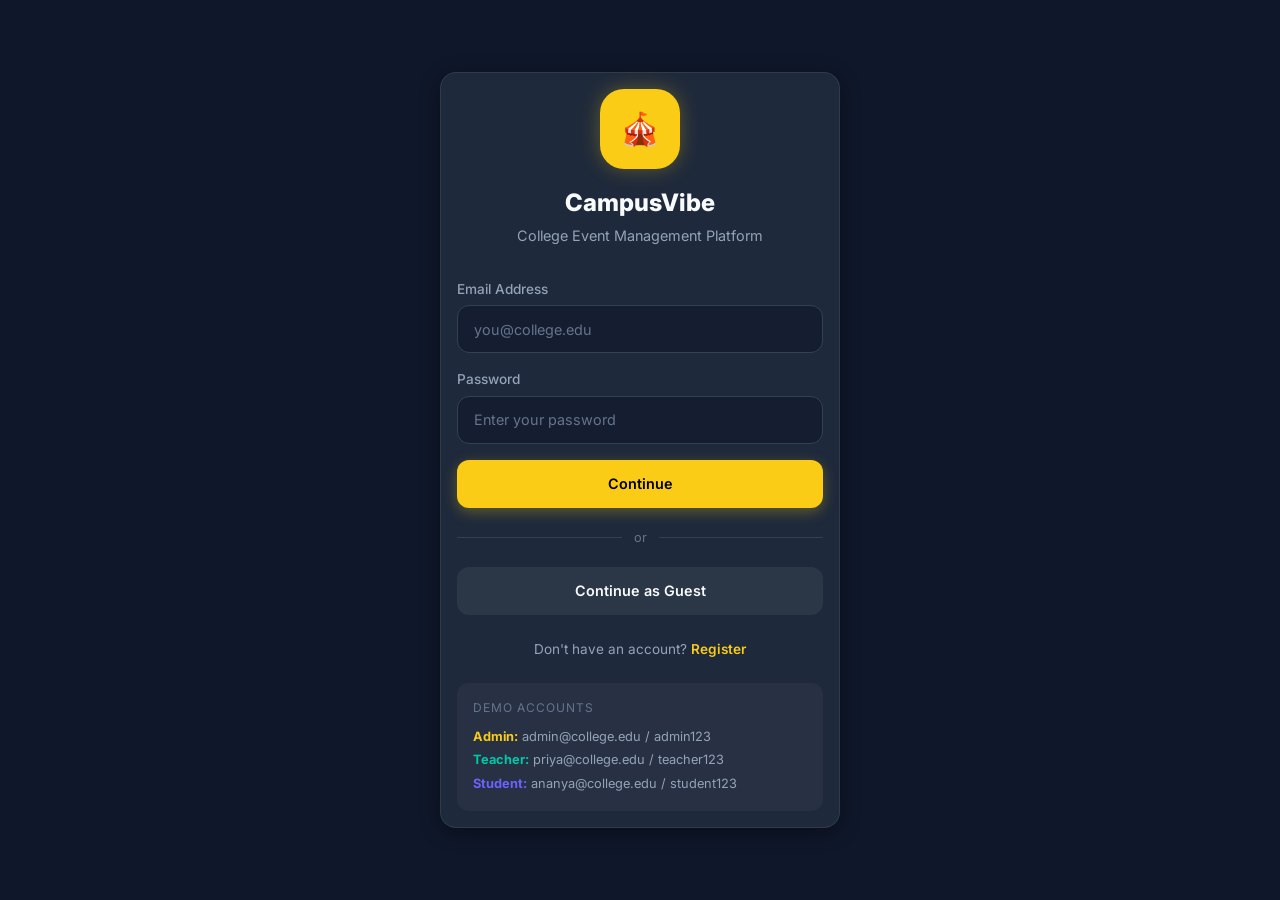
==== admin.html @ ccb21870 "First commit" ====
<!DOCTYPE html>
<html lang="en">
<head>
  <meta charset="UTF-8">
  <meta name="viewport" content="width=device-width, initial-scale=1.0, maximum-scale=1.0, user-scalable=no">
  <title>Admin Dashboard — CampusVibe</title>
  <meta name="description" content="Admin panel for managing events, teachers, and students">
  <link rel="stylesheet" href="styles/main.css">
  <link rel="manifest" href="manifest.json">
  <meta name="theme-color" content="#0a0a1a">
</head>
<body>

  <div class="container page">
    <div class="top-bar">
      <div class="top-bar__greeting">
        <p class="text-sm">Admin Panel</p>
        <h2>🛠 Dashboard</h2>
      </div>
      <div class="top-bar__actions">
        <a href="teacher-management.html" class="btn btn-outline btn-sm">👨‍🏫 Teachers</a>
        <button class="btn btn-outline btn-sm" onclick="openFaqManagement()">❓ FAQ</button>
        <button class="btn btn-outline btn-sm" onclick="openNoticeManagement()">📢 Notices</button>
        <button class="btn btn-primary btn-sm" id="createEventBtn" onclick="openCreateEvent()">+ Event</button>
      </div>
    </div>

    <!-- Immediate Notices -->
    <div id="noticeSection"></div>

    <!-- Stats -->
    <div class="stats-grid" id="statsGrid"></div>

    <!-- Teacher Approval Requests -->
    <div id="approvalSection"></div>

    <!-- Event List -->
    <div class="section-title"><span>All Events</span></div>
    <div class="data-list" id="eventList"></div>
  </div>

  <script src="js/data.js"></script>
  <script src="js/auth.js"></script>
  <script src="js/nav.js"></script>
  <script src="js/admin.js"></script>
</body>
</html>
---- styles/main.css ----
/* ============================================================
   main.css — College Event Management Platform Design System
   Mobile-first • Dark Theme • Yellow Accent • Glassmorphism
   ============================================================ */

/* ---------- Google Fonts ---------- */
@import url('https://fonts.googleapis.com/css2?family=Inter:wght@300;400;500;600;700;800&display=swap');

/* ---------- CSS Variables ---------- */
:root {
  --accent:          #FACC15;
  --accent-dark:     #EAB308;
  --accent-glow:     rgba(250, 204, 21, 0.3);
  --bg-primary:      #0F172A;
  --bg-secondary:    #1E293B;
  --bg-card:         #1E293B;
  --bg-card-hover:   #253449;
  --bg-glass:        rgba(30, 41, 59, 0.8);
  --border-glass:    rgba(255, 255, 255, 0.08);
  --text-primary:    #F8FAFC;
  --text-secondary:  #94A3B8;
  --text-muted:      #64748B;
  --success:         #22C55E;
  --danger:          #EF4444;
  --info:            #6366F1;
  --warning:         #F59E0B;
  --radius-sm:       8px;
  --radius-md:       12px;
  --radius-lg:       16px;
  --radius-xl:       24px;
  --radius-full:     50px;
  --shadow-sm:       0 2px 8px rgba(0,0,0,0.3);
  --shadow-md:       0 4px 20px rgba(0,0,0,0.4);
  --shadow-lg:       0 8px 40px rgba(0,0,0,0.5);
  --shadow-glow:     0 0 20px var(--accent-glow);
  --transition:      all 0.25s cubic-bezier(0.4, 0, 0.2, 1);
  --nav-height:      72px;
  --font:            'Inter', -apple-system, BlinkMacSystemFont, sans-serif;
}

/* ---------- Reset ---------- */
*, *::before, *::after { box-sizing: border-box; margin: 0; padding: 0; }

html {
  font-size: 16px;
  scroll-behavior: smooth;
  -webkit-tap-highlight-color: transparent;
}

body {
  font-family: var(--font);
  background: var(--bg-primary);
  color: var(--text-primary);
  min-height: 100vh;
  padding-bottom: calc(var(--nav-height) + 24px);
  line-height: 1.5;
  -webkit-font-smoothing: antialiased;
  -moz-osx-font-smoothing: grayscale;
  overflow-x: hidden;
}

body.no-navbar { padding-bottom: 0; }

a { color: var(--accent); text-decoration: none; transition: var(--transition); }
a:hover { opacity: 0.85; }

img { max-width: 100%; height: auto; display: block; }
ul { list-style: none; }

/* ---------- Scrollbar ---------- */
::-webkit-scrollbar { width: 4px; height: 4px; }
::-webkit-scrollbar-track { background: transparent; }
::-webkit-scrollbar-thumb { background: var(--accent); border-radius: 4px; }

/* ---------- Layout ---------- */
.container { width: 100%; max-width: 480px; margin: 0 auto; padding: 0 16px; }
.page { padding: 12px 0; animation: fadeInUp 0.35s ease; }

/* ---------- Glassmorphism Card ---------- */
.glass-card {
  background: var(--bg-card);
  backdrop-filter: blur(16px);
  -webkit-backdrop-filter: blur(16px);
  border: 1px solid var(--border-glass);
  border-radius: var(--radius-lg);
  padding: 16px;
  box-shadow: var(--shadow-md);
  transition: var(--transition);
}
.glass-card:hover { background: var(--bg-card-hover); box-shadow: var(--shadow-lg); }

/* ---------- Typography ---------- */
.section-title {
  font-size: 1.1rem;
  font-weight: 700;
  margin-bottom: 12px;
  display: flex;
  align-items: center;
  justify-content: space-between;
}
.section-title .see-all { font-size: 0.8rem; font-weight: 500; color: var(--accent); }

h1 { font-size: 1.5rem; font-weight: 800; }
h2 { font-size: 1.25rem; font-weight: 700; }
h3 { font-size: 1.1rem; font-weight: 600; }
.text-accent { color: var(--accent); }
.text-muted  { color: var(--text-secondary); }
.text-sm     { font-size: 0.85rem; }
.text-xs     { font-size: 0.75rem; }

/* ---------- Buttons ---------- */
.btn {
  display: inline-flex;
  align-items: center;
  justify-content: center;
  gap: 8px;
  height: 48px;
  padding: 0 24px;
  border: none;
  border-radius: var(--radius-md);
  font-family: var(--font);
  font-size: 0.9rem;
  font-weight: 600;
  cursor: pointer;
  transition: var(--transition);
  text-align: center;
  line-height: 1;
  white-space: nowrap;
}
.btn:active { transform: scale(0.98); }

.btn-primary {
  background: var(--accent);
  color: #000;
  box-shadow: 0 4px 14px rgba(250, 204, 21, 0.3);
}
.btn-primary:hover { background: var(--accent-dark); box-shadow: 0 6px 20px rgba(250, 204, 21, 0.4); }

.btn-outline {
  background: transparent;
  color: var(--text-primary);
  border: 1px solid #334155;
}
.btn-outline:hover { background: rgba(255,255,255,0.06); border-color: #475569; }

.btn-ghost {
  background: rgba(255,255,255,0.06);
  color: var(--text-primary);
}
.btn-ghost:hover { background: rgba(255,255,255,0.1); }

.btn-danger {
  background: var(--danger);
  color: #fff;
}

.btn-success {
  background: var(--success);
  color: #000;
}

.btn-sm { height: 36px; padding: 0 14px; font-size: 0.8rem; border-radius: var(--radius-sm); }
.btn-block { width: 100%; }
.btn-icon {
  width: 44px; height: 44px; padding: 0; border-radius: var(--radius-md);
  display: inline-flex; align-items: center; justify-content: center;
}

/* ---------- Inputs ---------- */
.form-group { margin-bottom: 16px; }
.form-group label {
  display: block;
  font-size: 0.85rem;
  font-weight: 500;
  color: var(--text-secondary);
  margin-bottom: 6px;
}
.form-input, .form-select, .form-textarea {
  width: 100%;
  height: 48px;
  padding: 0 16px;
  background: rgba(15, 23, 42, 0.6);
  border: 1px solid #334155;
  border-radius: var(--radius-md);
  color: var(--text-primary);
  font-family: var(--font);
  font-size: 0.9rem;
  transition: var(--transition);
  outline: none;
}
.form-input::placeholder { color: var(--text-muted); }
.form-input:focus, .form-select:focus, .form-textarea:focus {
  border-color: var(--accent);
  box-shadow: 0 0 0 3px rgba(250, 204, 21, 0.15);
}
.form-select { appearance: none; cursor: pointer; }
.form-textarea { resize: vertical; min-height: 80px; height: auto; padding: 14px 16px; }

/* ---------- Badges ---------- */
.badge {
  display: inline-flex;
  align-items: center;
  padding: 4px 10px;
  border-radius: var(--radius-full);
  font-size: 0.7rem;
  font-weight: 600;
  text-transform: uppercase;
  letter-spacing: 0.5px;
}
.badge--upcoming { background: rgba(108, 99, 255, 0.2); color: #a29bfe; }
.badge--completed { background: rgba(0, 201, 167, 0.2); color: #00C9A7; }
.badge--live { background: rgba(255, 71, 87, 0.2); color: #FF4757; }
.badge--admin { background: rgba(255, 212, 0, 0.2); color: var(--accent); }
.badge--teacher { background: rgba(0, 201, 167, 0.2); color: #00C9A7; }
.badge--student { background: rgba(108, 99, 255, 0.2); color: #6C63FF; }
.badge--category {
  background: rgba(255,255,255,0.08);
  color: var(--text-secondary);
  cursor: pointer;
  transition: var(--transition);
}
.badge--category.active,
.badge--category:hover {
  background: var(--accent);
  color: #000;
}

/* ---------- Top Bar ---------- */
.top-bar {
  display: flex;
  align-items: center;
  justify-content: space-between;
  padding: 16px 0;
}
.top-bar__greeting .text-sm { color: var(--text-secondary); }
.top-bar__greeting h2 { font-size: 1.2rem; margin-top: 2px; }
.top-bar__actions { display: flex; gap: 8px; }

/* ---------- Event Card ---------- */
.event-card {
  background: var(--bg-card);
  border: 1px solid var(--border-glass);
  border-radius: var(--radius-lg);
  overflow: hidden;
  box-shadow: var(--shadow-sm);
  transition: var(--transition);
  cursor: pointer;
}
.event-card:hover { transform: translateY(-3px); box-shadow: var(--shadow-md); }
.event-card__image {
  width: 100%;
  height: 160px;
  object-fit: cover;
  background: linear-gradient(135deg, #1E293B, #0F172A);
}
.event-card__body { padding: 16px; }
.event-card__title {
  font-size: 0.95rem;
  font-weight: 600;
  margin-bottom: 8px;
  display: -webkit-box;
  -webkit-line-clamp: 2;
  line-clamp: 2;
  -webkit-box-orient: vertical;
  overflow: hidden;
}
.event-card__meta {
  display: flex;
  flex-direction: column;
  gap: 6px;
  font-size: 0.8rem;
  color: var(--text-secondary);
}
.event-card__meta span { display: flex; align-items: center; gap: 8px; }
.event-card__footer {
  display: flex;
  justify-content: space-between;
  align-items: center;
  margin-top: 12px;
}

/* Horizontal scroll card (smaller) */
.event-card--horizontal {
  min-width: 260px;
  flex-shrink: 0;
}
.event-card--horizontal .event-card__image { height: 120px; }

/* ---------- Swiper / Slider ---------- */
.swiper { width: 100%; border-radius: var(--radius-lg); overflow: hidden; }
.swiper-slide { border-radius: var(--radius-lg); overflow: hidden; }
.swiper-pagination-bullet { background: rgba(255,255,255,0.4); opacity: 1; }
.swiper-pagination-bullet-active { background: var(--accent); width: 20px; border-radius: 10px; }

.slider-card {
  position: relative;
  height: 200px;
  border-radius: var(--radius-lg);
  overflow: hidden;
}
.slider-card__img {
  width: 100%;
  height: 100%;
  object-fit: cover;
}
.slider-card__overlay {
  position: absolute;
  bottom: 0;
  left: 0;
  right: 0;
  padding: 16px;
  background: linear-gradient(transparent, rgba(0,0,0,0.85));
}
.slider-card__overlay h3 { font-size: 1rem; margin-bottom: 4px; }
.slider-card__overlay p  { font-size: 0.8rem; color: var(--text-secondary); }

/* ---------- Horizontal Scroll Container ---------- */
.scroll-row {
  display: flex;
  gap: 12px;
  overflow-x: auto;
  padding-bottom: 8px;
  scroll-snap-type: x mandatory;
}
.scroll-row > * { scroll-snap-align: start; }
.scroll-row::-webkit-scrollbar { display: none; }

/* ---------- Category Pills ---------- */
.category-pills {
  display: flex;
  gap: 8px;
  overflow-x: auto;
  padding: 8px 0;
}
.category-pills::-webkit-scrollbar { display: none; }

/* ---------- Bottom Navigation ---------- */
.bottom-nav {
  position: fixed;
  bottom: 0;
  left: 50%;
  transform: translateX(-50%);
  width: 100%;
  max-width: 480px;
  display: flex;
  justify-content: space-around;
  align-items: center;
  padding: 10px 0 env(safe-area-inset-bottom, 8px);
  background: rgba(15, 23, 42, 0.92);
  backdrop-filter: blur(24px);
  -webkit-backdrop-filter: blur(24px);
  border-top: 1px solid rgba(255,255,255,0.06);
  border-radius: 20px 20px 0 0;
  box-shadow: 0 -4px 24px rgba(0,0,0,0.4);
  z-index: 1000;
}
.bottom-nav__item {
  display: flex;
  flex-direction: column;
  align-items: center;
  gap: 3px;
  color: var(--text-muted);
  font-size: 0.6rem;
  font-weight: 500;
  transition: var(--transition);
  padding: 4px 10px;
  position: relative;
}
.bottom-nav__item svg { width: 22px; height: 22px; }
.bottom-nav__item.active,
.bottom-nav__item:hover {
  color: var(--accent);
}
.bottom-nav__item.active::after {
  content: '';
  position: absolute;
  top: -10px;
  width: 20px;
  height: 3px;
  background: var(--accent);
  border-radius: 0 0 3px 3px;
}
.bottom-nav__item.active svg { filter: drop-shadow(0 0 6px var(--accent-glow)); }

/* ---------- Login Page ---------- */
.login-page {
  min-height: 100vh;
  display: flex;
  flex-direction: column;
  justify-content: center;
  align-items: center;
  padding: 24px;
}
.login-card {
  width: 100%;
  max-width: 400px;
  text-align: center;
}
.login-card__logo {
  width: 80px;
  height: 80px;
  margin: 0 auto 16px;
  background: var(--accent);
  border-radius: var(--radius-xl);
  display: flex;
  align-items: center;
  justify-content: center;
  font-size: 2rem;
  box-shadow: var(--shadow-glow);
}
.login-card h1 { margin-bottom: 4px; }
.login-card .subtitle { color: var(--text-secondary); font-size: 0.9rem; margin-bottom: 32px; }
.login-card .form-group { text-align: left; }
.login-card__divider {
  display: flex;
  align-items: center;
  gap: 12px;
  margin: 20px 0;
  color: var(--text-muted);
  font-size: 0.8rem;
}
.login-card__divider::before,
.login-card__divider::after {
  content: '';
  flex: 1;
  height: 1px;
  background: rgba(255,255,255,0.1);
}
.login-card__footer { margin-top: 24px; font-size: 0.85rem; color: var(--text-secondary); }
.login-card__footer a { font-weight: 600; }
.login-card__error {
  background: rgba(255,71,87,0.1);
  border: 1px solid rgba(255,71,87,0.3);
  color: var(--danger);
  padding: 10px;
  border-radius: var(--radius-md);
  font-size: 0.85rem;
  margin-bottom: 16px;
  display: none;
}

/* ---------- Profile Page ---------- */
.profile-header {
  text-align: center;
  padding: 24px 0;
}
.profile-avatar {
  width: 100px;
  height: 100px;
  border-radius: 50%;
  margin: 0 auto 16px;
  background: linear-gradient(135deg, var(--accent), #FF6B35);
  display: flex;
  align-items: center;
  justify-content: center;
  font-size: 2.5rem;
  font-weight: 700;
  color: #000;
  box-shadow: 0 0 30px var(--accent-glow);
}
.profile-name { font-size: 1.3rem; font-weight: 700; margin-bottom: 4px; }
.profile-email { color: var(--text-secondary); font-size: 0.9rem; }
.profile-actions {
  display: flex;
  flex-direction: column;
  gap: 10px;
  margin-top: 20px;
}
.profile-action {
  display: flex;
  align-items: center;
  gap: 14px;
  padding: 16px;
  background: var(--bg-glass);
  border: 1px solid var(--border-glass);
  border-radius: var(--radius-lg);
  cursor: pointer;
  transition: var(--transition);
}
.profile-action:hover { background: var(--bg-card-hover); }
.profile-action__icon {
  width: 44px;
  height: 44px;
  border-radius: var(--radius-md);
  display: flex;
  align-items: center;
  justify-content: center;
  font-size: 1.2rem;
}
.profile-action__text { flex: 1; }
.profile-action__text h4 { font-size: 0.95rem; font-weight: 600; }
.profile-action__text p { font-size: 0.8rem; color: var(--text-secondary); }
.profile-action__arrow { color: var(--text-muted); font-size: 1.2rem; }

/* ---------- Venue Cards ---------- */
.venue-grid {
  display: grid;
  grid-template-columns: repeat(2, 1fr);
  gap: 12px;
}
.venue-card {
  background: var(--bg-card);
  border: 1px solid var(--border-glass);
  border-radius: var(--radius-lg);
  padding: 20px;
  text-align: center;
  box-shadow: var(--shadow-sm);
  transition: var(--transition);
}
.venue-card:hover { background: var(--bg-card-hover); transform: translateY(-3px); box-shadow: var(--shadow-md); }
.venue-card__icon { font-size: 2.8rem; margin-bottom: 12px; }
.venue-card__name { font-size: 0.95rem; font-weight: 600; margin-bottom: 6px; }
.venue-card__building { font-size: 0.78rem; color: var(--text-secondary); margin-bottom: 12px; }
.venue-card__capacity { font-size: 0.72rem; color: var(--text-muted); margin-bottom: 12px; }

/* ---------- FAQ Accordion ---------- */
.accordion { display: flex; flex-direction: column; gap: 8px; }
.accordion-item {
  background: var(--bg-glass);
  border: 1px solid var(--border-glass);
  border-radius: var(--radius-md);
  overflow: hidden;
}
.accordion-header {
  display: flex;
  align-items: center;
  justify-content: space-between;
  padding: 16px;
  cursor: pointer;
  transition: var(--transition);
  font-weight: 600;
  font-size: 0.95rem;
}
.accordion-header:hover { background: var(--bg-card-hover); }
.accordion-header .icon { transition: transform 0.3s; color: var(--accent); }
.accordion-item.active .accordion-header .icon { transform: rotate(45deg); }
.accordion-body {
  max-height: 0;
  overflow: hidden;
  transition: max-height 0.4s ease;
}
.accordion-body__inner { padding: 0 16px 16px; color: var(--text-secondary); font-size: 0.9rem; line-height: 1.7; }

/* ---------- Social Icons ---------- */
.social-icons {
  display: flex;
  justify-content: center;
  gap: 16px;
  margin-top: 16px;
}
.social-icon {
  width: 44px; height: 44px;
  border-radius: 50%;
  display: flex; align-items: center; justify-content: center;
  background: rgba(255,255,255,0.08);
  color: var(--text-primary);
  font-size: 1.2rem;
  transition: var(--transition);
}
.social-icon:hover { background: var(--accent); color: #000; }

/* ---------- Dashboard Stats ---------- */
.stats-grid {
  display: grid;
  grid-template-columns: repeat(2, 1fr);
  gap: 12px;
  margin-bottom: 20px;
}
.stat-card {
  background: var(--bg-card);
  border: 1px solid var(--border-glass);
  border-radius: var(--radius-lg);
  padding: 16px;
  text-align: center;
  box-shadow: var(--shadow-sm);
}
.stat-card__value {
  font-size: 1.8rem;
  font-weight: 800;
  color: var(--accent);
  line-height: 1;
}
.stat-card__label {
  font-size: 0.75rem;
  color: var(--text-secondary);
  margin-top: 6px;
  text-transform: uppercase;
  letter-spacing: 0.5px;
}

/* ---------- Data Table ---------- */
.data-list { display: flex; flex-direction: column; gap: 10px; }
.data-item {
  background: var(--bg-card);
  border: 1px solid var(--border-glass);
  border-radius: var(--radius-lg);
  padding: 16px;
  box-shadow: var(--shadow-sm);
  transition: var(--transition);
}
.data-item:hover { background: var(--bg-card-hover); }
.data-item__header {
  display: flex;
  justify-content: space-between;
  align-items: flex-start;
  margin-bottom: 8px;
}
.data-item__title { font-weight: 600; font-size: 0.95rem; flex: 1; }
.data-item__actions { display: flex; gap: 6px; }
.data-item__meta { font-size: 0.8rem; color: var(--text-secondary); margin-top: 4px; }

/* ---------- Student List Inside Event ---------- */
.student-list { margin-top: 10px; }
.student-chip {
  display: inline-flex;
  align-items: center;
  gap: 6px;
  padding: 6px 12px;
  background: rgba(108,99,255,0.15);
  border-radius: var(--radius-full);
  font-size: 0.8rem;
  margin: 4px 4px 4px 0;
}
.student-chip .remove-btn {
  background: none; border: none; color: var(--danger);
  cursor: pointer; font-size: 1rem; line-height: 1;
  padding: 0 2px;
}

/* ---------- Event Detail Page ---------- */
.event-detail__hero {
  position: relative;
  height: 240px;
  border-radius: 0 0 var(--radius-xl) var(--radius-xl);
  overflow: hidden;
}
.event-detail__hero img {
  width: 100%;
  height: 100%;
  object-fit: cover;
}
.event-detail__hero-overlay {
  position: absolute;
  inset: 0;
  background: linear-gradient(transparent 40%, rgba(10,10,26,0.95));
}
.event-detail__back {
  position: absolute;
  top: 16px;
  left: 16px;
  z-index: 2;
}
.event-detail__content { padding: 20px 16px; margin-top: -40px; position: relative; z-index: 2; }
.event-detail__title { font-size: 1.3rem; font-weight: 700; margin-bottom: 12px; }
.event-detail__info {
  display: flex;
  flex-direction: column;
  gap: 8px;
  margin-bottom: 20px;
}
.event-detail__info-item {
  display: flex;
  align-items: center;
  gap: 10px;
  font-size: 0.9rem;
  color: var(--text-secondary);
}
.event-detail__info-item svg { width: 18px; height: 18px; color: var(--accent); flex-shrink: 0; }
.event-detail__description {
  font-size: 0.9rem;
  color: var(--text-secondary);
  line-height: 1.7;
  margin-bottom: 24px;
}
.event-detail__speaker {
  display: flex;
  align-items: center;
  gap: 14px;
  padding: 16px;
  background: var(--bg-glass);
  border: 1px solid var(--border-glass);
  border-radius: var(--radius-lg);
  margin-bottom: 24px;
}
.event-detail__speaker-avatar {
  width: 56px;
  height: 56px;
  border-radius: 50%;
  background: linear-gradient(135deg, var(--info), #a29bfe);
  display: flex;
  align-items: center;
  justify-content: center;
  font-size: 1.5rem;
  font-weight: 700;
  color: #fff;
  flex-shrink: 0;
}
.event-detail__speaker-info h4 { font-size: 0.95rem; }
.event-detail__speaker-info p { font-size: 0.8rem; color: var(--text-secondary); }
.event-detail__actions { display: flex; gap: 10px; }

/* ---------- Search Bar ---------- */
.search-bar {
  position: relative;
  margin-bottom: 16px;
}
.search-bar input { padding-left: 44px; }
.search-bar svg {
  position: absolute;
  left: 14px;
  top: 50%;
  transform: translateY(-50%);
  width: 18px;
  height: 18px;
  color: var(--text-muted);
}

/* ---------- Tabs ---------- */
.tabs {
  display: flex;
  gap: 0;
  margin-bottom: 16px;
  background: rgba(255,255,255,0.04);
  border-radius: var(--radius-full);
  padding: 4px;
}
.tab {
  flex: 1;
  padding: 10px;
  text-align: center;
  border-radius: var(--radius-full);
  font-size: 0.85rem;
  font-weight: 600;
  color: var(--text-secondary);
  cursor: pointer;
  transition: var(--transition);
  border: none;
  background: none;
  font-family: var(--font);
}
.tab.active { background: var(--accent); color: #000; }
.tab:hover:not(.active) { color: var(--text-primary); }

/* ---------- Empty State ---------- */
.empty-state {
  text-align: center;
  padding: 40px 20px;
  color: var(--text-muted);
}
.empty-state__icon { font-size: 3rem; margin-bottom: 12px; }
.empty-state__text { font-size: 0.95rem; }

/* ---------- Toast ---------- */
.toast {
  position: fixed;
  top: 20px;
  left: 50%;
  transform: translateX(-50%) translateY(-100px);
  padding: 14px 24px;
  border-radius: var(--radius-full);
  font-size: 0.9rem;
  font-weight: 500;
  z-index: 9999;
  display: flex;
  align-items: center;
  gap: 12px;
  transition: transform 0.3s ease;
  max-width: 90%;
}
.toast.show { transform: translateX(-50%) translateY(0); }
.toast--success { background: var(--success); color: #000; }
.toast--error   { background: var(--danger); color: #fff; }
.toast--info    { background: var(--info); color: #fff; }
.toast__close {
  background: none; border: none; color: inherit;
  font-size: 1.2rem; cursor: pointer; padding: 0;
  line-height: 1;
}

/* ---------- Modal ---------- */
.modal-overlay {
  position: fixed;
  inset: 0;
  background: rgba(0,0,0,0.6);
  backdrop-filter: blur(4px);
  display: flex;
  align-items: flex-end;
  justify-content: center;
  z-index: 2000;
  opacity: 0;
  transition: opacity 0.3s;
}
.modal-overlay.show { opacity: 1; }
.modal {
  width: 100%;
  max-width: 480px;
  max-height: 85vh;
  background: var(--bg-primary);
  border: 1px solid var(--border-glass);
  border-radius: var(--radius-xl) var(--radius-xl) 0 0;
  overflow-y: auto;
  transform: translateY(100%);
  transition: transform 0.35s cubic-bezier(0.32, 0.72, 0, 1);
}
.modal-overlay.show .modal { transform: translateY(0); }
.modal__header {
  display: flex;
  justify-content: space-between;
  align-items: center;
  padding: 20px;
  border-bottom: 1px solid rgba(255,255,255,0.06);
  position: sticky;
  top: 0;
  background: var(--bg-primary);
  z-index: 1;
}
.modal__close {
  background: rgba(255,255,255,0.06); border: none; color: var(--text-secondary);
  width: 36px; height: 36px; border-radius: var(--radius-sm);
  font-size: 1.3rem; cursor: pointer; display: flex; align-items: center; justify-content: center;
  transition: var(--transition);
}
.modal__close:hover { background: rgba(255,255,255,0.1); }
.modal__body { padding: 20px; }
.modal__footer { padding: 16px 20px; border-top: 1px solid rgba(255,255,255,0.06); }

/* ---------- Animations ---------- */
@keyframes fadeInUp {
  from { opacity: 0; transform: translateY(20px); }
  to   { opacity: 1; transform: translateY(0); }
}
@keyframes fadeIn {
  from { opacity: 0; }
  to   { opacity: 1; }
}
@keyframes slideUp {
  from { transform: translateY(100%); }
  to   { transform: translateY(0); }
}
@keyframes pulse {
  0%, 100% { transform: scale(1); }
  50%      { transform: scale(1.05); }
}
@keyframes shimmer {
  0%   { background-position: -200px 0; }
  100% { background-position: calc(200px + 100%) 0; }
}

.animate-fadeIn   { animation: fadeIn 0.4s ease; }
.animate-fadeInUp { animation: fadeInUp 0.4s ease; }
.animate-pulse    { animation: pulse 2s infinite; }

/* Staggered animation for lists */
.stagger > *:nth-child(1) { animation-delay: 0.05s; }
.stagger > *:nth-child(2) { animation-delay: 0.1s; }
.stagger > *:nth-child(3) { animation-delay: 0.15s; }
.stagger > *:nth-child(4) { animation-delay: 0.2s; }
.stagger > *:nth-child(5) { animation-delay: 0.25s; }
.stagger > *:nth-child(6) { animation-delay: 0.3s; }

/* ---------- Utility ---------- */
.mt-8  { margin-top: 8px; }
.mt-12 { margin-top: 12px; }
.mt-16 { margin-top: 16px; }
.mt-20 { margin-top: 20px; }
.mt-24 { margin-top: 24px; }
.mb-8  { margin-bottom: 8px; }
.mb-12 { margin-bottom: 12px; }
.mb-16 { margin-bottom: 16px; }
.mb-20 { margin-bottom: 20px; }
.flex { display: flex; }
.flex-col { flex-direction: column; }
.items-center { align-items: center; }
.justify-between { justify-content: space-between; }
.gap-8 { gap: 8px; }
.gap-12 { gap: 12px; }
.gap-16 { gap: 16px; }
.hidden { display: none !important; }

/* ---------- Image placeholder ---------- */
.img-placeholder {
  width: 100%;
  height: 100%;
  background: linear-gradient(135deg, #1E293B 0%, #0F172A 50%, #1E293B 100%);
  display: flex;
  align-items: center;
  justify-content: center;
  color: var(--text-muted);
  font-size: 2rem;
}

/* ---------- Loading Skeleton ---------- */
.skeleton {
  background: linear-gradient(90deg, #1E293B 25%, #2D3B50 50%, #1E293B 75%);
  background-size: 200% 100%;
  animation: shimmer 1.5s infinite;
  border-radius: var(--radius-md);
}
.skeleton--text { height: 14px; margin-bottom: 8px; width: 80%; }
.skeleton--title { height: 20px; margin-bottom: 12px; width: 60%; }
.skeleton--img { width: 100%; height: 160px; border-radius: var(--radius-lg); }
.skeleton--card { width: 100%; height: 200px; border-radius: var(--radius-lg); }

/* ---------- Registration Tabs ---------- */
.register-card { max-width: 440px; }
.register-tabs {
  display: flex;
  gap: 0;
  margin-bottom: 24px;
  background: rgba(255,255,255,0.04);
  border-radius: var(--radius-full);
  padding: 4px;
}
.register-tab {
  flex: 1;
  padding: 12px 8px;
  text-align: center;
  border-radius: var(--radius-full);
  font-size: 0.85rem;
  font-weight: 600;
  color: var(--text-secondary);
  cursor: pointer;
  transition: var(--transition);
  border: none;
  background: none;
  font-family: var(--font);
}
.register-tab.active {
  background: var(--accent);
  color: #000;
  box-shadow: var(--shadow-glow);
}
.register-tab:hover:not(.active) {
  color: var(--text-primary);
  background: rgba(255,255,255,0.06);
}

.coordinator-section {
  background: rgba(255,255,255,0.04);
  border: 1px solid rgba(255,255,255,0.08);
  border-radius: var(--radius-md);
  padding: 16px;
  margin-bottom: 16px;
}
.coordinator-section__title {
  font-size: 0.9rem;
  font-weight: 600;
  color: var(--accent);
  margin-bottom: 14px;
  padding-bottom: 8px;
  border-bottom: 1px solid rgba(255,255,255,0.06);
}

/* ---------- Coordinator Cards (Teacher Dashboard) ---------- */
.coordinator-cards {
  display: grid;
  grid-template-columns: repeat(2, 1fr);
  gap: 12px;
  margin-bottom: 20px;
}

.coordinator-card {
  padding: 18px 16px;
  display: flex;
  flex-direction: column;
  gap: 8px;
}

.coordinator-card__badge {
  font-size: 0.7rem;
  font-weight: 600;
  text-transform: uppercase;
  letter-spacing: 0.06em;
  color: var(--accent);
  background: rgba(255, 212, 0, 0.1);
  padding: 4px 10px;
  border-radius: var(--radius-full);
  align-self: flex-start;
}

.coordinator-card__name {
  font-size: 1rem;
  font-weight: 600;
  color: var(--text-primary);
}

.coordinator-card__phone {
  font-size: 0.85rem;
  color: var(--text-secondary);
}

/* ---------- Multi-Teacher Checkbox List ---------- */
.teacher-checkbox-list {
  display: flex;
  flex-direction: column;
  gap: 6px;
  max-height: 200px;
  overflow-y: auto;
  padding: 4px 0;
}

.teacher-checkbox {
  display: flex;
  align-items: center;
  gap: 10px;
  padding: 10px 12px;
  background: rgba(255,255,255,0.03);
  border: 1px solid rgba(255,255,255,0.08);
  border-radius: var(--radius-md);
  cursor: pointer;
  transition: var(--transition);
}

.teacher-checkbox:hover {
  background: rgba(255,255,255,0.06);
  border-color: rgba(255, 212, 0, 0.2);
}

.teacher-checkbox input[type="checkbox"] {
  width: 18px;
  height: 18px;
  accent-color: var(--accent);
  flex-shrink: 0;
}

.teacher-checkbox__name {
  font-size: 0.9rem;
  font-weight: 600;
  color: var(--text-primary);
}

.teacher-checkbox__email {
  font-size: 0.75rem;
  color: var(--text-muted);
  margin-left: auto;
}

/* ---------- Location Cards ---------- */
.location-grid {
  display: grid;
  grid-template-columns: repeat(2, 1fr);
  gap: 16px;
  margin-top: 8px;
  padding-bottom: var(--nav-height);
}

.loc-card {
  background: var(--bg-card);
  border: 1px solid rgba(255, 212, 0, 0.12);
  border-radius: var(--radius-lg);
  padding: 24px 20px;
  text-align: center;
  transition: var(--transition);
  position: relative;
  overflow: hidden;
}

.loc-card::before {
  content: '';
  position: absolute;
  top: 0; left: 0; right: 0;
  height: 3px;
  background: linear-gradient(90deg, transparent, var(--accent), transparent);
  opacity: 0.6;
}

.loc-card:hover {
  background: var(--bg-card-hover);
  border-color: rgba(255, 212, 0, 0.25);
  transform: translateY(-2px);
  box-shadow: 0 8px 30px rgba(255, 212, 0, 0.08);
}

.loc-card__icon {
  margin: 0 auto 14px;
  width: 56px;
  height: 56px;
  display: flex;
  align-items: center;
  justify-content: center;
}

.loc-card__icon svg {
  width: 48px;
  height: 48px;
}

.loc-card__place {
  font-size: 1.15rem;
  font-weight: 700;
  color: var(--text-primary);
  margin-bottom: 4px;
  letter-spacing: -0.01em;
}

.loc-card__event {
  font-size: 0.82rem;
  color: var(--accent);
  font-weight: 500;
  margin-bottom: 16px;
  opacity: 0.9;
}

.loc-card__details {
  display: flex;
  flex-direction: column;
  gap: 8px;
  text-align: left;
  background: rgba(255,255,255,0.03);
  border-radius: var(--radius-md);
  padding: 12px 14px;
}

.loc-card__detail {
  display: flex;
  justify-content: space-between;
  align-items: center;
}

.loc-card__label {
  font-size: 0.78rem;
  color: var(--text-muted);
  font-weight: 500;
  text-transform: uppercase;
  letter-spacing: 0.04em;
}

.loc-card__value {
  font-size: 0.85rem;
  color: var(--text-secondary);
  font-weight: 500;
}

/* ---------- Responsive ---------- */
@media (min-width: 480px) {
  .container { padding: 0 24px; }
  .venue-grid { grid-template-columns: repeat(3, 1fr); }
  .location-grid { grid-template-columns: repeat(2, 1fr); }
  .stats-grid { grid-template-columns: repeat(4, 1fr); }
}

/* ---------- Immediate Notice Banner ---------- */
.notice-banner {
  margin-bottom: 16px;
  border-radius: var(--radius-lg);
  background: var(--bg-card);
  border: 1px solid rgba(250, 204, 21, 0.2);
  overflow: hidden;
  box-shadow: 0 4px 16px rgba(250, 204, 21, 0.08);
}

.notice-banner__header {
  display: flex;
  align-items: center;
  justify-content: space-between;
  padding: 12px 16px;
  background: var(--accent);
  color: #000;
  font-size: 0.9rem;
  font-weight: 700;
}

.notice-banner__count {
  background: rgba(0, 0, 0, 0.15);
  color: #000;
  padding: 2px 10px;
  border-radius: 10px;
  font-size: 0.75rem;
  font-weight: 700;
}

.notice-card {
  padding: 14px 16px;
  border-top: 1px solid rgba(255, 255, 255, 0.06);
}

.notice-card:first-child {
  border-top: none;
}

.notice-card__title {
  font-size: 0.9rem;
  font-weight: 700;
  color: var(--text-primary);
  margin-bottom: 4px;
}

.notice-card__msg {
  font-size: 0.82rem;
  color: var(--text-secondary);
  line-height: 1.5;
  margin-bottom: 6px;
}

.notice-card__date {
  font-size: 0.72rem;
  color: var(--text-muted);
}

/* ---------- Gallery Page ---------- */
.gallery-swiper {
  border-radius: var(--radius-lg);
  overflow: hidden;
}

.gallery-slide {
  position: relative;
  border-radius: var(--radius-lg);
  overflow: hidden;
  cursor: pointer;
  height: 220px;
}

.gallery-slide__img {
  width: 100%;
  height: 100%;
  object-fit: cover;
  transition: transform 0.5s ease;
}

.gallery-slide:hover .gallery-slide__img {
  transform: scale(1.05);
}

.gallery-slide__overlay {
  position: absolute;
  bottom: 0;
  left: 0;
  right: 0;
  padding: 16px;
  background: linear-gradient(transparent, rgba(0, 0, 0, 0.8));
}

.gallery-slide__overlay p {
  font-size: 0.85rem;
  font-weight: 600;
  color: #fff;
  margin: 0;
}

.gallery-slide__placeholder {
  width: 100%;
  height: 100%;
  display: flex;
  align-items: center;
  justify-content: center;
  background: rgba(255,255,255,0.04);
  font-size: 2.5rem;
  color: var(--text-muted);
}

/* Gallery Grid */
.gallery-grid {
  display: grid;
  grid-template-columns: repeat(2, 1fr);
  gap: 8px;
}

.gallery-item {
  position: relative;
  border-radius: var(--radius-md);
  overflow: hidden;
  cursor: pointer;
  aspect-ratio: 1;
  background: rgba(255,255,255,0.03);
}

.gallery-item img {
  width: 100%;
  height: 100%;
  object-fit: cover;
  transition: transform 0.4s ease;
}

.gallery-item:hover img {
  transform: scale(1.08);
}

.gallery-item__overlay {
  position: absolute;
  bottom: 0;
  left: 0;
  right: 0;
  padding: 8px 10px;
  background: linear-gradient(transparent, rgba(0, 0, 0, 0.75));
  opacity: 0;
  transition: opacity 0.3s ease;
}

.gallery-item:hover .gallery-item__overlay {
  opacity: 1;
}

.gallery-item__overlay span {
  font-size: 0.7rem;
  color: #fff;
  font-weight: 500;
}

.gallery-item__placeholder {
  width: 100%;
  height: 100%;
  display: flex;
  flex-direction: column;
  align-items: center;
  justify-content: center;
  gap: 6px;
  font-size: 2rem;
  color: var(--text-muted);
  text-align: center;
  padding: 12px;
}

.gallery-item__placeholder span {
  font-size: 0.65rem;
  color: var(--text-muted);
  line-height: 1.3;
}

/* Gallery Lightbox */
.gallery-lightbox {
  position: fixed;
  top: 0;
  left: 0;
  right: 0;
  bottom: 0;
  background: rgba(0, 0, 0, 0.95);
  z-index: 10000;
  display: flex;
  align-items: center;
  justify-content: center;
  opacity: 0;
  pointer-events: none;
  transition: opacity 0.3s ease;
}

.gallery-lightbox.active {
  opacity: 1;
  pointer-events: auto;
}

.gallery-lightbox__img {
  max-width: 90vw;
  max-height: 80vh;
  object-fit: contain;
  border-radius: var(--radius-md);
}

.gallery-lightbox__close {
  position: absolute;
  top: 16px;
  right: 16px;
  width: 44px;
  height: 44px;
  border-radius: 50%;
  border: none;
  background: rgba(255,255,255,0.15);
  color: #fff;
  font-size: 1.5rem;
  cursor: pointer;
  display: flex;
  align-items: center;
  justify-content: center;
  z-index: 2;
  transition: var(--transition);
}

.gallery-lightbox__close:hover {
  background: rgba(255,255,255,0.3);
}

.gallery-lightbox__prev,
.gallery-lightbox__next {
  position: absolute;
  top: 50%;
  transform: translateY(-50%);
  width: 48px;
  height: 48px;
  border-radius: 50%;
  border: none;
  background: rgba(255,255,255,0.1);
  color: #fff;
  font-size: 1.8rem;
  cursor: pointer;
  display: flex;
  align-items: center;
  justify-content: center;
  z-index: 2;
  transition: var(--transition);
}

.gallery-lightbox__prev { left: 12px; }
.gallery-lightbox__next { right: 12px; }

.gallery-lightbox__prev:hover,
.gallery-lightbox__next:hover {
  background: rgba(255, 212, 0, 0.3);
}

.gallery-lightbox__caption {
  position: absolute;
  bottom: 24px;
  left: 50%;
  transform: translateX(-50%);
  font-size: 0.9rem;
  color: rgba(255, 255, 255, 0.8);
  background: rgba(0, 0, 0, 0.5);
  padding: 8px 20px;
  border-radius: 20px;
  white-space: nowrap;
  max-width: 90vw;
  overflow: hidden;
  text-overflow: ellipsis;
}

@media (min-width: 480px) {
  .gallery-grid { grid-template-columns: repeat(3, 1fr); }
}

@media (min-width: 768px) {
  .container { max-width: 640px; }
  .slider-card { height: 280px; }
  .event-detail__hero { height: 320px; }
  .gallery-slide { height: 300px; }
  .gallery-grid { grid-template-columns: repeat(3, 1fr); gap: 12px; }
}
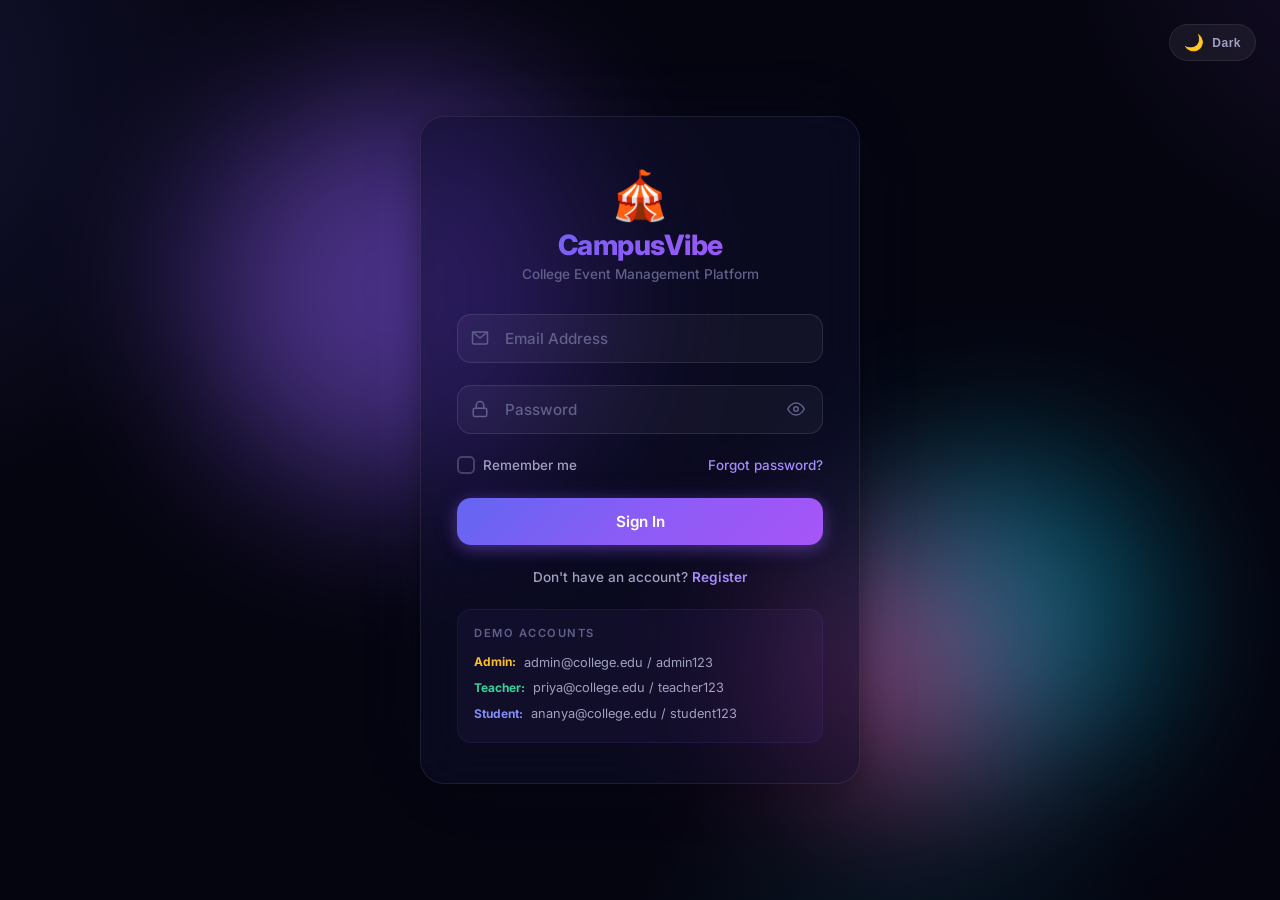
==== commit 88c24a98: "UI overhaul: responsive sliders, remove notification bell, redesign register page to match premium l" ====
--- a/admin.html
+++ b/admin.html
@@ -1,47 +1,90 @@
 <!DOCTYPE html>
-<html lang="en">
+<html lang="en" data-theme="dark">
 <head>
   <meta charset="UTF-8">
-  <meta name="viewport" content="width=device-width, initial-scale=1.0, maximum-scale=1.0, user-scalable=no">
+  <meta name="viewport" content="width=device-width, initial-scale=1.0">
   <title>Admin Dashboard — CampusVibe</title>
-  <meta name="description" content="Admin panel for managing events, teachers, and students">
-  <link rel="stylesheet" href="styles/main.css">
+  <meta name="description" content="Admin panel for managing events, teachers, students, and notices">
+  <link rel="stylesheet" href="styles/dashboard.css">
   <link rel="manifest" href="manifest.json">
-  <meta name="theme-color" content="#0a0a1a">
+  <meta name="theme-color" content="#0B0D1A">
 </head>
 <body>
-
-  <div class="container page">
-    <div class="top-bar">
-      <div class="top-bar__greeting">
-        <p class="text-sm">Admin Panel</p>
-        <h2>🛠 Dashboard</h2>
+<div class="dashboard">
+  <div class="sidebar-overlay" onclick="closeSidebar()"></div>
+  <aside class="sidebar" id="sidebar">
+    <div class="sidebar__logo"><div class="sidebar__logo-icon">🎪</div><span class="sidebar__logo-text">CampusVibe</span></div>
+    <nav class="sidebar__nav">
+      <div class="sidebar__section-label">Main</div>
+      <button class="sidebar__item active" data-section="sec-home" onclick="switchSection('sec-home')"><svg viewBox="0 0 24 24" fill="none" stroke="currentColor" stroke-width="2"><path d="M3 9l9-7 9 7v11a2 2 0 0 1-2 2H5a2 2 0 0 1-2-2z"/><polyline points="9 22 9 12 15 12 15 22"/></svg>Home</button>
+      <button class="sidebar__item" data-section="sec-dashboard" onclick="switchSection('sec-dashboard')"><svg viewBox="0 0 24 24" fill="none" stroke="currentColor" stroke-width="2"><rect x="3" y="3" width="7" height="7" rx="1"/><rect x="14" y="3" width="7" height="7" rx="1"/><rect x="3" y="14" width="7" height="7" rx="1"/><rect x="14" y="14" width="7" height="7" rx="1"/></svg>Dashboard</button>
+      <button class="sidebar__item" data-section="sec-events" onclick="switchSection('sec-events')"><svg viewBox="0 0 24 24" fill="none" stroke="currentColor" stroke-width="2"><rect x="3" y="4" width="18" height="18" rx="2"/><line x1="16" y1="2" x2="16" y2="6"/><line x1="8" y1="2" x2="8" y2="6"/><line x1="3" y1="10" x2="21" y2="10"/></svg>Events</button>
+      <button class="sidebar__item" data-section="sec-teachers" onclick="switchSection('sec-teachers')"><svg viewBox="0 0 24 24" fill="none" stroke="currentColor" stroke-width="2"><path d="M17 21v-2a4 4 0 0 0-4-4H5a4 4 0 0 0-4 4v2"/><circle cx="9" cy="7" r="4"/><path d="M23 21v-2a4 4 0 0 0-3-3.87"/><path d="M16 3.13a4 4 0 0 1 0 7.75"/></svg>Teachers</button>
+      <button class="sidebar__item" data-section="sec-students" onclick="switchSection('sec-students')"><svg viewBox="0 0 24 24" fill="none" stroke="currentColor" stroke-width="2"><path d="M17 21v-2a4 4 0 0 0-4-4H5a4 4 0 0 0-4 4v2"/><circle cx="9" cy="7" r="4"/></svg>Students</button>
+      <button class="sidebar__item" data-section="sec-notices" onclick="switchSection('sec-notices')"><svg viewBox="0 0 24 24" fill="none" stroke="currentColor" stroke-width="2"><path d="M18 8A6 6 0 0 0 6 8c0 7-3 9-3 9h18s-3-2-3-9"/><path d="M13.73 21a2 2 0 0 1-3.46 0"/></svg>Notices</button>
+      <button class="sidebar__item" data-section="sec-maps" onclick="switchSection('sec-maps')"><svg viewBox="0 0 24 24" fill="none" stroke="currentColor" stroke-width="2"><path d="M21 10c0 7-9 13-9 13s-9-6-9-13a9 9 0 0 1 18 0z"/><circle cx="12" cy="10" r="3"/></svg>Maps</button>
+      <button class="sidebar__item" data-section="sec-gallery" onclick="switchSection('sec-gallery');renderGallery('galleryContainer')"><svg viewBox="0 0 24 24" fill="none" stroke="currentColor" stroke-width="2"><rect x="3" y="3" width="18" height="18" rx="2"/><circle cx="8.5" cy="8.5" r="1.5"/><polyline points="21 15 16 10 5 21"/></svg>Gallery</button>
+      <button class="sidebar__item" data-section="sec-profile" onclick="switchSection('sec-profile')"><svg viewBox="0 0 24 24" fill="none" stroke="currentColor" stroke-width="2"><path d="M20 21v-2a4 4 0 0 0-4-4H8a4 4 0 0 0-4 4v2"/><circle cx="12" cy="7" r="4"/></svg>Profile</button>
+    </nav>
+  </aside>
+  <div class="main-area">
+    <header class="navbar">
+      <div class="navbar__left">
+        <button class="navbar__hamburger" onclick="toggleSidebar()"><svg viewBox="0 0 24 24" fill="none" stroke="currentColor" stroke-width="2"><line x1="3" y1="12" x2="21" y2="12"/><line x1="3" y1="6" x2="21" y2="6"/><line x1="3" y1="18" x2="21" y2="18"/></svg></button>
+        <div class="navbar__search"><svg viewBox="0 0 24 24" fill="none" stroke="currentColor" stroke-width="2"><circle cx="11" cy="11" r="8"/><line x1="21" y1="21" x2="16.65" y2="16.65"/></svg><input type="text" placeholder="Search..." id="globalSearch"></div>
       </div>
-      <div class="top-bar__actions">
-        <a href="teacher-management.html" class="btn btn-outline btn-sm">👨‍🏫 Teachers</a>
-        <button class="btn btn-outline btn-sm" onclick="openFaqManagement()">❓ FAQ</button>
-        <button class="btn btn-outline btn-sm" onclick="openNoticeManagement()">📢 Notices</button>
-        <button class="btn btn-primary btn-sm" id="createEventBtn" onclick="openCreateEvent()">+ Event</button>
+      <div class="navbar__right">
+        <button class="navbar__btn" id="themeToggleBtn" onclick="toggleTheme()" title="Toggle theme"></button>
+        <div class="navbar__profile" style="position:relative">
+          <div class="navbar__avatar" onclick="toggleProfileDropdown()" id="navAvatar">A</div>
+          <div class="profile-dropdown" id="profileDropdown">
+            <div class="profile-dropdown__item" style="flex-direction:column;align-items:flex-start;gap:2px;cursor:default"><strong id="ddName" style="color:var(--text-primary)">Admin</strong><span style="font-size:.75rem;color:var(--text-muted)" id="ddEmail">admin@college.edu</span></div>
+            <div class="profile-dropdown__divider"></div>
+            <button class="profile-dropdown__item profile-dropdown__item--danger" onclick="logout()"><svg width="16" height="16" viewBox="0 0 24 24" fill="none" stroke="currentColor" stroke-width="2"><path d="M9 21H5a2 2 0 0 1-2-2V5a2 2 0 0 1 2-2h4"/><polyline points="16 17 21 12 16 7"/><line x1="21" y1="12" x2="9" y2="12"/></svg>Sign Out</button>
+          </div>
+        </div>
       </div>
-    </div>
-
-    <!-- Immediate Notices -->
-    <div id="noticeSection"></div>
-
-    <!-- Stats -->
-    <div class="stats-grid" id="statsGrid"></div>
-
-    <!-- Teacher Approval Requests -->
-    <div id="approvalSection"></div>
-
-    <!-- Event List -->
-    <div class="section-title"><span>All Events</span></div>
-    <div class="data-list" id="eventList"></div>
+    </header>
+    <main class="content">
+      <!-- HOME -->
+      <div class="section-content active" id="sec-home">
+        <div class="welcome"><p class="welcome__greeting" id="adminGreeting">Good evening</p><h1 class="welcome__title">Welcome back, <span>Admin</span> 👋</h1></div>
+        <div id="featuredSliderContainer" class="mb-20"></div>
+        <div id="noticesBannerHome" class="mb-20"></div>
+        <div class="section-title">🔥 Upcoming Events</div>
+        <div class="scroll-row mb-20" id="upcomingScroll"></div>
+        <div class="section-title">✅ Completed Events</div>
+        <div class="scroll-row" id="completedScroll"></div>
+      </div>
+      <!-- DASHBOARD -->
+      <div class="section-content" id="sec-dashboard">
+        <div class="welcome"><h1 class="welcome__title">📊 <span>Overview</span></h1></div>
+        <div class="stats-row" id="statsRow"></div>
+        <div style="display:grid;grid-template-columns:1fr 1fr;gap:20px" id="dashboardGrid">
+          <div class="panel"><div class="panel__header"><div class="panel__title">📅 Recent Events</div></div><div class="panel__body--flush" id="recentEventsList"></div></div>
+          <div class="panel"><div class="panel__header"><div class="panel__title">🕒 Recent Activity</div></div><div class="panel__body" id="activityTimeline"></div></div>
+        </div>
+      </div>
+      <!-- EVENTS -->
+      <div class="section-content" id="sec-events"><div class="panel"><div class="panel__header"><div class="panel__title">📅 Event Management</div><div class="panel__actions"><button class="btn btn-primary btn-sm" onclick="openCreateEvent()">+ Add Event</button></div></div><div class="panel__body--flush" id="eventListPanel"></div></div></div>
+      <!-- TEACHERS -->
+      <div class="section-content" id="sec-teachers"><div class="panel" id="approvalPanel" style="display:none"><div class="panel__header"><div class="panel__title">⏳ Pending Approvals</div></div><div class="panel__body--flush" id="approvalList"></div></div><div class="panel"><div class="panel__header"><div class="panel__title">👨‍🏫 All Teachers</div></div><div class="panel__body--flush" id="teacherListPanel"></div></div></div>
+      <!-- STUDENTS -->
+      <div class="section-content" id="sec-students"><div class="panel"><div class="panel__header"><div class="panel__title">🎓 All Students</div></div><div class="panel__body--flush" id="studentListPanel"></div></div></div>
+      <!-- NOTICES -->
+      <div class="section-content" id="sec-notices"><div class="panel"><div class="panel__header"><div class="panel__title">📢 Notices</div><div class="panel__actions"><button class="btn btn-primary btn-sm" onclick="openAddNotice()">+ Add Notice</button></div></div><div class="panel__body" id="noticesListPanel"></div></div></div>
+      <!-- MAPS -->
+      <div class="section-content" id="sec-maps"><div class="welcome"><h1 class="welcome__title">📍 <span>Maps & Venues</span></h1></div><div id="mapsContainer"></div></div>
+      <!-- GALLERY -->
+      <div class="section-content" id="sec-gallery"><div class="welcome"><h1 class="welcome__title">📸 <span>Gallery</span></h1></div><div id="galleryContainer"></div></div>
+      <!-- PROFILE -->
+      <div class="section-content" id="sec-profile"><div class="panel"><div class="panel__header"><div class="panel__title">👤 My Profile</div></div><div class="panel__body" id="profileContainer"></div></div></div>
+    </main>
   </div>
-
-  <script src="js/data.js"></script>
-  <script src="js/auth.js"></script>
-  <script src="js/nav.js"></script>
-  <script src="js/admin.js"></script>
+</div>
+<script src="js/data.js"></script>
+<script src="js/auth.js"></script>
+<script src="js/dashboard-nav.js"></script>
+<script src="js/admin.js"></script>
 </body>
 </html>
--- a/styles/dashboard.css
+++ b/styles/dashboard.css
@@ -0,0 +1,548 @@
+/* ============================================================
+   dashboard.css — SaaS Dashboard Design System
+   Dark/Light • Sidebar • Glassmorphism • Responsive
+   ============================================================ */
+@import url('https://fonts.googleapis.com/css2?family=Inter:wght@300;400;500;600;700;800&display=swap');
+
+/* ---------- Theme Variables ---------- */
+:root {
+  --font: 'Inter', -apple-system, BlinkMacSystemFont, sans-serif;
+  --sidebar-w: 260px;
+  --navbar-h: 64px;
+  --accent: #6C5CE7;
+  --accent-light: #A29BFE;
+  --accent-glow: rgba(108,92,231,0.25);
+  --success: #00B894;
+  --danger: #FF6B6B;
+  --warning: #FDCB6E;
+  --info: #74B9FF;
+  --radius-sm: 8px;
+  --radius-md: 12px;
+  --radius-lg: 16px;
+  --radius-xl: 24px;
+  --radius-full: 50px;
+  --transition: all 0.3s cubic-bezier(.4,0,.2,1);
+}
+
+/* Dark Theme (default) */
+[data-theme="dark"] {
+  --bg-body: #0B0D1A;
+  --bg-sidebar: #10122B;
+  --bg-navbar: rgba(16,18,43,0.85);
+  --bg-card: rgba(22,25,52,0.7);
+  --bg-card-solid: #161934;
+  --bg-card-hover: rgba(30,35,70,0.8);
+  --bg-input: rgba(255,255,255,0.05);
+  --border: rgba(255,255,255,0.07);
+  --border-hover: rgba(255,255,255,0.14);
+  --text-primary: #F0F0F8;
+  --text-secondary: #8B8FA3;
+  --text-muted: #5A5E78;
+  --shadow-sm: 0 2px 8px rgba(0,0,0,.25);
+  --shadow-md: 0 4px 24px rgba(0,0,0,.35);
+  --shadow-lg: 0 8px 40px rgba(0,0,0,.45);
+  --overlay: rgba(0,0,0,.55);
+}
+
+/* Light Theme */
+[data-theme="light"] {
+  --bg-body: #F4F6FB;
+  --bg-sidebar: #FFFFFF;
+  --bg-navbar: rgba(255,255,255,0.88);
+  --bg-card: rgba(255,255,255,0.75);
+  --bg-card-solid: #FFFFFF;
+  --bg-card-hover: rgba(255,255,255,0.95);
+  --bg-input: rgba(0,0,0,0.04);
+  --border: rgba(0,0,0,0.08);
+  --border-hover: rgba(0,0,0,0.15);
+  --text-primary: #1A1D2E;
+  --text-secondary: #5A5E78;
+  --text-muted: #9CA0B8;
+  --shadow-sm: 0 2px 8px rgba(0,0,0,.06);
+  --shadow-md: 0 4px 24px rgba(0,0,0,.08);
+  --shadow-lg: 0 8px 40px rgba(0,0,0,.12);
+  --overlay: rgba(0,0,0,.3);
+}
+
+/* ---------- Reset ---------- */
+*,*::before,*::after{box-sizing:border-box;margin:0;padding:0}
+html{font-size:16px;scroll-behavior:smooth;-webkit-tap-highlight-color:transparent}
+body{font-family:var(--font);background:var(--bg-body);color:var(--text-primary);min-height:100vh;line-height:1.6;-webkit-font-smoothing:antialiased;overflow-x:hidden;transition:background .3s,color .3s}
+a{color:var(--accent);text-decoration:none;transition:var(--transition)}
+a:hover{opacity:.85}
+img{max-width:100%;height:auto;display:block}
+ul{list-style:none}
+::-webkit-scrollbar{width:5px;height:5px}
+::-webkit-scrollbar-track{background:transparent}
+::-webkit-scrollbar-thumb{background:var(--accent);border-radius:5px}
+
+/* ---------- LAYOUT ---------- */
+.dashboard{display:flex;min-height:100vh}
+
+/* -- Sidebar -- */
+.sidebar{position:fixed;top:0;left:0;width:var(--sidebar-w);height:100vh;background:var(--bg-sidebar);border-right:1px solid var(--border);z-index:100;display:flex;flex-direction:column;transition:transform .35s cubic-bezier(.4,0,.2,1)}
+.sidebar__logo{padding:24px 24px 20px;display:flex;align-items:center;gap:12px;border-bottom:1px solid var(--border)}
+.sidebar__logo-icon{width:42px;height:42px;border-radius:var(--radius-md);background:linear-gradient(135deg,var(--accent),var(--accent-light));display:flex;align-items:center;justify-content:center;font-size:1.2rem;color:#fff;font-weight:700;box-shadow:0 4px 15px var(--accent-glow)}
+.sidebar__logo-text{font-size:1.2rem;font-weight:800;letter-spacing:-.02em;color:var(--text-primary)}
+.sidebar__nav{flex:1;padding:16px 12px;overflow-y:auto}
+.sidebar__section-label{font-size:.7rem;font-weight:600;text-transform:uppercase;letter-spacing:.08em;color:var(--text-muted);padding:16px 12px 8px}
+.sidebar__item{display:flex;align-items:center;gap:12px;padding:11px 16px;border-radius:var(--radius-md);font-size:.9rem;font-weight:500;color:var(--text-secondary);cursor:pointer;transition:var(--transition);margin-bottom:2px;border:none;background:none;width:100%;text-align:left;font-family:var(--font)}
+.sidebar__item:hover{background:var(--bg-input);color:var(--text-primary)}
+.sidebar__item.active{background:linear-gradient(135deg,rgba(108,92,231,.15),rgba(162,155,254,.08));color:var(--accent);font-weight:600}
+.sidebar__item.active::before{content:'';position:absolute;left:0;top:50%;transform:translateY(-50%);width:3px;height:24px;background:var(--accent);border-radius:0 3px 3px 0}
+.sidebar__item{position:relative}
+.sidebar__item svg{width:20px;height:20px;flex-shrink:0;stroke-width:1.8}
+.sidebar__footer{padding:16px;border-top:1px solid var(--border)}
+
+/* -- Main Area -- */
+.main-area{flex:1;margin-left:var(--sidebar-w);display:flex;flex-direction:column;min-height:100vh;transition:margin-left .35s cubic-bezier(.4,0,.2,1)}
+
+/* -- Top Navbar -- */
+.navbar{position:sticky;top:0;height:var(--navbar-h);background:var(--bg-navbar);backdrop-filter:blur(20px);-webkit-backdrop-filter:blur(20px);border-bottom:1px solid var(--border);display:flex;align-items:center;justify-content:space-between;padding:0 28px;z-index:90}
+.navbar__left{display:flex;align-items:center;gap:16px}
+.navbar__hamburger{display:none;background:none;border:none;color:var(--text-primary);cursor:pointer;padding:8px;border-radius:var(--radius-sm)}
+.navbar__hamburger svg{width:24px;height:24px}
+.navbar__search{position:relative}
+.navbar__search input{width:260px;height:40px;padding:0 16px 0 40px;background:var(--bg-input);border:1px solid var(--border);border-radius:var(--radius-full);color:var(--text-primary);font-size:.85rem;font-family:var(--font);outline:none;transition:var(--transition)}
+.navbar__search input::placeholder{color:var(--text-muted)}
+.navbar__search input:focus{border-color:var(--accent);box-shadow:0 0 0 3px var(--accent-glow)}
+.navbar__search svg{position:absolute;left:13px;top:50%;transform:translateY(-50%);width:16px;height:16px;color:var(--text-muted)}
+.navbar__right{display:flex;align-items:center;gap:8px}
+.navbar__btn{width:40px;height:40px;border-radius:var(--radius-md);background:var(--bg-input);border:1px solid var(--border);color:var(--text-secondary);display:flex;align-items:center;justify-content:center;cursor:pointer;position:relative;transition:var(--transition)}
+.navbar__btn:hover{background:var(--bg-card-hover);color:var(--text-primary);border-color:var(--border-hover)}
+.navbar__btn svg{width:18px;height:18px}
+.navbar__badge{position:absolute;top:6px;right:6px;width:8px;height:8px;border-radius:50%;background:var(--danger)}
+.navbar__avatar{width:36px;height:36px;border-radius:50%;background:linear-gradient(135deg,var(--accent),var(--accent-light));display:flex;align-items:center;justify-content:center;font-size:.85rem;font-weight:700;color:#fff;cursor:pointer;border:2px solid var(--border);transition:var(--transition)}
+.navbar__avatar:hover{border-color:var(--accent)}
+
+/* Profile Dropdown */
+.profile-dropdown{position:absolute;top:calc(100% + 8px);right:0;width:200px;background:var(--bg-card-solid);border:1px solid var(--border);border-radius:var(--radius-md);box-shadow:var(--shadow-lg);opacity:0;visibility:hidden;transform:translateY(-8px);transition:var(--transition);z-index:200;overflow:hidden}
+.profile-dropdown.show{opacity:1;visibility:visible;transform:translateY(0)}
+.profile-dropdown__item{display:flex;align-items:center;gap:10px;padding:12px 16px;font-size:.85rem;color:var(--text-secondary);cursor:pointer;transition:var(--transition);border:none;background:none;width:100%;text-align:left;font-family:var(--font)}
+.profile-dropdown__item:hover{background:var(--bg-input);color:var(--text-primary)}
+.profile-dropdown__item--danger{color:var(--danger)}
+.profile-dropdown__item--danger:hover{background:rgba(255,107,107,.1)}
+.profile-dropdown__divider{height:1px;background:var(--border);margin:4px 0}
+
+/* -- Content Area -- */
+.content{flex:1;padding:28px;max-width:1200px;width:100%}
+
+/* ---------- WELCOME ---------- */
+.welcome{margin-bottom:28px}
+.welcome__greeting{font-size:.9rem;color:var(--text-secondary);margin-bottom:4px}
+.welcome__title{font-size:1.6rem;font-weight:800;letter-spacing:-.02em}
+.welcome__title span{color:var(--accent)}
+
+/* ---------- STATS CARDS ---------- */
+.stats-row{display:grid;grid-template-columns:repeat(4,1fr);gap:20px;margin-bottom:28px}
+.stat-card{background:var(--bg-card);backdrop-filter:blur(16px);border:1px solid var(--border);border-radius:var(--radius-lg);padding:22px;transition:var(--transition);cursor:default;position:relative;overflow:hidden}
+.stat-card::before{content:'';position:absolute;top:0;left:0;right:0;height:3px;border-radius:3px 3px 0 0;opacity:0;transition:opacity .3s}
+.stat-card:nth-child(1)::before{background:var(--accent);opacity:1}
+.stat-card:nth-child(2)::before{background:var(--success);opacity:1}
+.stat-card:nth-child(3)::before{background:var(--warning);opacity:1}
+.stat-card:nth-child(4)::before{background:var(--info);opacity:1}
+.stat-card:hover{transform:translateY(-4px);box-shadow:var(--shadow-md);border-color:var(--border-hover)}
+.stat-card__header{display:flex;align-items:center;justify-content:space-between;margin-bottom:14px}
+.stat-card__icon{width:44px;height:44px;border-radius:var(--radius-md);display:flex;align-items:center;justify-content:center;font-size:1.1rem}
+.stat-card:nth-child(1) .stat-card__icon{background:rgba(108,92,231,.15);color:var(--accent)}
+.stat-card:nth-child(2) .stat-card__icon{background:rgba(0,184,148,.15);color:var(--success)}
+.stat-card:nth-child(3) .stat-card__icon{background:rgba(253,203,110,.15);color:var(--warning)}
+.stat-card:nth-child(4) .stat-card__icon{background:rgba(116,185,255,.15);color:var(--info)}
+.stat-card__value{font-size:2rem;font-weight:800;line-height:1;margin-bottom:4px}
+.stat-card__label{font-size:.8rem;color:var(--text-muted);font-weight:500}
+
+/* ---------- GLASS CARD ---------- */
+.glass-card{background:var(--bg-card);backdrop-filter:blur(16px);border:1px solid var(--border);border-radius:var(--radius-lg);box-shadow:var(--shadow-sm);transition:var(--transition)}
+.glass-card:hover{box-shadow:var(--shadow-md);border-color:var(--border-hover)}
+
+/* ---------- SECTION PANELS ---------- */
+.panel{background:var(--bg-card);backdrop-filter:blur(16px);border:1px solid var(--border);border-radius:var(--radius-lg);box-shadow:var(--shadow-sm);margin-bottom:24px;overflow:hidden}
+.panel__header{display:flex;align-items:center;justify-content:space-between;padding:18px 22px;border-bottom:1px solid var(--border)}
+.panel__title{font-size:1rem;font-weight:700;display:flex;align-items:center;gap:10px}
+.panel__title svg{width:20px;height:20px;color:var(--accent)}
+.panel__actions{display:flex;gap:8px}
+.panel__body{padding:22px}
+.panel__body--flush{padding:0}
+
+/* ---------- BUTTONS ---------- */
+.btn{display:inline-flex;align-items:center;justify-content:center;gap:8px;height:40px;padding:0 20px;border:none;border-radius:var(--radius-md);font-family:var(--font);font-size:.85rem;font-weight:600;cursor:pointer;transition:var(--transition);white-space:nowrap}
+.btn:active{transform:scale(.97)}
+.btn-primary{background:var(--accent);color:#fff;box-shadow:0 4px 14px var(--accent-glow)}
+.btn-primary:hover{background:var(--accent-light);box-shadow:0 6px 20px var(--accent-glow)}
+.btn-outline{background:transparent;color:var(--text-primary);border:1px solid var(--border)}
+.btn-outline:hover{background:var(--bg-input);border-color:var(--border-hover)}
+.btn-ghost{background:var(--bg-input);color:var(--text-primary);border:1px solid transparent}
+.btn-ghost:hover{background:var(--bg-card-hover)}
+.btn-danger{background:var(--danger);color:#fff}
+.btn-success{background:var(--success);color:#fff}
+.btn-sm{height:34px;padding:0 14px;font-size:.8rem;border-radius:var(--radius-sm)}
+.btn-block{width:100%}
+.btn-icon{width:40px;height:40px;padding:0;border-radius:var(--radius-md)}
+
+/* ---------- DATA LIST / TABLE ---------- */
+.data-list{display:flex;flex-direction:column;gap:10px}
+.data-item{padding:16px 20px;border-bottom:1px solid var(--border);transition:var(--transition);cursor:default}
+.data-item:last-child{border-bottom:none}
+.data-item:hover{background:var(--bg-input)}
+.data-item__header{display:flex;justify-content:space-between;align-items:flex-start;margin-bottom:6px}
+.data-item__title{font-weight:600;font-size:.93rem;flex:1;color:var(--text-primary)}
+.data-item__actions{display:flex;gap:6px}
+.data-item__meta{font-size:.82rem;color:var(--text-secondary);line-height:1.6}
+
+/* ---------- EVENT CARDS GRID ---------- */
+.event-grid{display:grid;grid-template-columns:repeat(auto-fill,minmax(300px,1fr));gap:20px}
+.event-card{background:var(--bg-card);border:1px solid var(--border);border-radius:var(--radius-lg);overflow:hidden;transition:var(--transition);cursor:pointer}
+.event-card:hover{transform:translateY(-4px);box-shadow:var(--shadow-md);border-color:var(--border-hover)}
+.event-card__body{padding:18px}
+.event-card__title{font-size:1rem;font-weight:700;margin-bottom:10px;display:-webkit-box;-webkit-line-clamp:2;line-clamp:2;-webkit-box-orient:vertical;overflow:hidden}
+.event-card__meta{display:flex;flex-direction:column;gap:6px;font-size:.82rem;color:var(--text-secondary)}
+.event-card__meta-row{display:flex;align-items:center;gap:8px}
+.event-card__meta-row svg{width:15px;height:15px;color:var(--accent);flex-shrink:0}
+.event-card__footer{display:flex;justify-content:space-between;align-items:center;margin-top:14px;padding-top:14px;border-top:1px solid var(--border)}
+.event-card__teachers{display:flex;align-items:center;gap:6px;font-size:.78rem;color:var(--text-muted)}
+
+/* ---------- BADGES ---------- */
+.badge{display:inline-flex;align-items:center;padding:4px 10px;border-radius:var(--radius-full);font-size:.7rem;font-weight:600;text-transform:uppercase;letter-spacing:.5px}
+.badge--upcoming{background:rgba(108,92,231,.15);color:var(--accent-light)}
+.badge--completed{background:rgba(0,184,148,.15);color:var(--success)}
+.badge--live{background:rgba(255,107,107,.15);color:var(--danger)}
+.badge--pending{background:rgba(253,203,110,.15);color:var(--warning)}
+
+/* ---------- FORMS ---------- */
+.form-group{margin-bottom:16px}
+.form-group label{display:block;font-size:.82rem;font-weight:500;color:var(--text-secondary);margin-bottom:6px}
+.form-input,.form-select,.form-textarea{width:100%;height:44px;padding:0 16px;background:var(--bg-input);border:1px solid var(--border);border-radius:var(--radius-md);color:var(--text-primary);font-family:var(--font);font-size:.88rem;outline:none;transition:var(--transition)}
+.form-input::placeholder{color:var(--text-muted)}
+.form-input:focus,.form-select:focus,.form-textarea:focus{border-color:var(--accent);box-shadow:0 0 0 3px var(--accent-glow)}
+.form-textarea{height:auto;min-height:80px;padding:12px 16px;resize:vertical}
+
+/* ---------- NOTICE CARDS ---------- */
+.notice-list{display:flex;flex-direction:column;gap:12px}
+.notice-card{background:var(--bg-card);border:1px solid var(--border);border-left:3px solid var(--warning);border-radius:var(--radius-md);padding:16px 18px;transition:var(--transition)}
+.notice-card:hover{background:var(--bg-card-hover)}
+.notice-card__title{font-size:.9rem;font-weight:700;margin-bottom:4px}
+.notice-card__msg{font-size:.82rem;color:var(--text-secondary);line-height:1.6;margin-bottom:6px}
+.notice-card__date{font-size:.72rem;color:var(--text-muted)}
+
+/* ---------- APPROVAL CARD ---------- */
+.approval-card{display:flex;align-items:center;justify-content:space-between;padding:16px 20px;border-bottom:1px solid var(--border);transition:var(--transition)}
+.approval-card:hover{background:var(--bg-input)}
+.approval-card:last-child{border-bottom:none}
+.approval-card__info{flex:1}
+.approval-card__name{font-size:.93rem;font-weight:600;margin-bottom:2px}
+.approval-card__details{font-size:.8rem;color:var(--text-secondary)}
+.approval-card__actions{display:flex;gap:8px}
+
+/* ---------- TIMELINE ---------- */
+.timeline{position:relative;padding-left:28px}
+.timeline::before{content:'';position:absolute;left:8px;top:0;bottom:0;width:2px;background:var(--border)}
+.timeline__item{position:relative;padding-bottom:20px}
+.timeline__item:last-child{padding-bottom:0}
+.timeline__dot{position:absolute;left:-24px;top:4px;width:12px;height:12px;border-radius:50%;background:var(--accent);border:2px solid var(--bg-body)}
+.timeline__content{font-size:.85rem;color:var(--text-secondary)}
+.timeline__content strong{color:var(--text-primary);font-weight:600}
+.timeline__time{font-size:.72rem;color:var(--text-muted);margin-top:2px}
+
+/* ---------- TEACHER CHECKBOX LIST ---------- */
+.teacher-checkbox-list{display:flex;flex-direction:column;gap:6px;max-height:200px;overflow-y:auto;padding:4px 0}
+.teacher-checkbox{display:flex;align-items:center;gap:10px;padding:10px 12px;background:var(--bg-input);border:1px solid var(--border);border-radius:var(--radius-md);cursor:pointer;transition:var(--transition)}
+.teacher-checkbox:hover{border-color:var(--accent-glow);background:var(--bg-card-hover)}
+.teacher-checkbox input[type="checkbox"]{width:18px;height:18px;accent-color:var(--accent);flex-shrink:0}
+.teacher-checkbox__name{font-size:.9rem;font-weight:600;color:var(--text-primary)}
+.teacher-checkbox__email{font-size:.75rem;color:var(--text-muted);margin-left:auto}
+
+/* ---------- COORDINATOR SECTION ---------- */
+.coordinator-section{background:var(--bg-input);border:1px solid var(--border);border-radius:var(--radius-md);padding:16px;margin-bottom:16px}
+.coordinator-section__title{font-size:.9rem;font-weight:600;color:var(--accent);margin-bottom:14px;padding-bottom:8px;border-bottom:1px solid var(--border)}
+.coordinator-cards{display:grid;grid-template-columns:repeat(2,1fr);gap:12px}
+
+/* ---------- MODAL ---------- */
+.modal-overlay{position:fixed;inset:0;background:var(--overlay);backdrop-filter:blur(4px);display:flex;align-items:center;justify-content:center;z-index:2000;opacity:0;transition:opacity .3s;pointer-events:none}
+.modal-overlay.show{opacity:1;pointer-events:auto}
+.modal{width:94%;max-width:560px;max-height:85vh;background:var(--bg-card-solid);border:1px solid var(--border);border-radius:var(--radius-xl);overflow-y:auto;transform:scale(.95);transition:transform .3s cubic-bezier(.32,.72,0,1);box-shadow:var(--shadow-lg)}
+.modal-overlay.show .modal{transform:scale(1)}
+.modal__header{display:flex;justify-content:space-between;align-items:center;padding:20px 24px;border-bottom:1px solid var(--border);position:sticky;top:0;background:var(--bg-card-solid);z-index:1}
+.modal__header h3{font-size:1.05rem;font-weight:700}
+.modal__close{background:var(--bg-input);border:none;color:var(--text-secondary);width:36px;height:36px;border-radius:var(--radius-sm);font-size:1.3rem;cursor:pointer;display:flex;align-items:center;justify-content:center;transition:var(--transition)}
+.modal__close:hover{background:var(--bg-card-hover);color:var(--text-primary)}
+.modal__body{padding:24px}
+.modal__footer{padding:16px 24px;border-top:1px solid var(--border)}
+
+/* ---------- TOAST ---------- */
+.toast{position:fixed;top:20px;right:28px;padding:14px 22px;border-radius:var(--radius-md);font-size:.88rem;font-weight:500;z-index:9999;display:flex;align-items:center;gap:10px;transform:translateX(120%);transition:transform .35s cubic-bezier(.4,0,.2,1);box-shadow:var(--shadow-md);max-width:380px}
+.toast.show{transform:translateX(0)}
+.toast--success{background:var(--success);color:#fff}
+.toast--error{background:var(--danger);color:#fff}
+.toast--info{background:var(--info);color:#fff}
+.toast__close{background:none;border:none;color:inherit;font-size:1.2rem;cursor:pointer;padding:0;line-height:1;opacity:.7}
+.toast__close:hover{opacity:1}
+
+/* ---------- EMPTY STATE ---------- */
+.empty-state{text-align:center;padding:48px 20px;color:var(--text-muted)}
+.empty-state__icon{font-size:3rem;margin-bottom:12px}
+.empty-state__text{font-size:.95rem}
+
+/* ---------- SECTION CONTENT (SPA PAGES) ---------- */
+.section-content{display:none;animation:sectionFadeIn .35s ease}
+.section-content.active{display:block}
+
+/* ---------- STUDENT BOTTOM NAV (Mobile) ---------- */
+.student-bottom-nav{display:none;position:fixed;bottom:0;left:0;right:0;height:64px;background:var(--bg-navbar);backdrop-filter:blur(20px);border-top:1px solid var(--border);justify-content:space-around;align-items:center;z-index:100;box-shadow:0 -4px 20px rgba(0,0,0,.15)}
+.student-bottom-nav__item{display:flex;flex-direction:column;align-items:center;gap:3px;color:var(--text-muted);font-size:.6rem;font-weight:500;cursor:pointer;padding:6px 12px;transition:var(--transition);border:none;background:none;font-family:var(--font)}
+.student-bottom-nav__item svg{width:22px;height:22px}
+.student-bottom-nav__item.active,.student-bottom-nav__item:hover{color:var(--accent)}
+
+/* ---------- SIDEBAR OVERLAY (Mobile) ---------- */
+.sidebar-overlay{position:fixed;inset:0;background:var(--overlay);z-index:99;display:none}
+.sidebar-overlay.show{display:block}
+
+/* ---------- FEATURED SLIDER ---------- */
+.featured-slider{position:relative;border-radius:var(--radius-xl);overflow:hidden;margin-bottom:24px;box-shadow:var(--shadow-md)}
+.featured-slider__track{display:flex;transition:transform .5s cubic-bezier(.4,0,.2,1);will-change:transform}
+.featured-slide{min-width:100%;position:relative;height:340px;border-radius:var(--radius-xl);overflow:hidden;flex-shrink:0}
+.featured-slide img{width:100%;height:100%;object-fit:cover;transition:transform .6s ease}
+.featured-slide:hover img{transform:scale(1.03)}
+.featured-slide__overlay{position:absolute;bottom:0;left:0;right:0;padding:24px 22px;background:linear-gradient(transparent,rgba(0,0,0,.88))}
+.featured-slide__overlay h3{font-size:1.15rem;font-weight:700;color:#fff;margin-bottom:6px;text-shadow:0 2px 8px rgba(0,0,0,.4)}
+.featured-slide__overlay p{font-size:.88rem;color:rgba(255,255,255,.75)}
+.featured-slide__placeholder{width:100%;height:100%;display:flex;align-items:center;justify-content:center;background:linear-gradient(135deg,rgba(108,92,231,.2),rgba(162,155,254,.1));font-size:3.5rem}
+.slider-dots{display:flex;justify-content:center;gap:8px;margin-top:14px}
+.slider-dot{width:10px;height:10px;border-radius:50%;background:var(--text-muted);cursor:pointer;transition:var(--transition);border:none}
+.slider-dot.active{background:var(--accent);width:24px;border-radius:5px}
+
+/* ---------- HORIZONTAL SCROLL ---------- */
+.scroll-row{display:flex;gap:16px;overflow-x:auto;padding-bottom:10px;scroll-snap-type:x mandatory;-webkit-overflow-scrolling:touch}
+.scroll-row>*{scroll-snap-align:start;flex-shrink:0}
+.scroll-row::-webkit-scrollbar{display:none}
+.scroll-card{min-width:280px;background:var(--bg-card);border:1px solid var(--border);border-radius:var(--radius-lg);overflow:hidden;transition:var(--transition);cursor:pointer}
+.scroll-card:hover{transform:translateY(-4px);box-shadow:var(--shadow-md);border-color:var(--border-hover)}
+.scroll-card__img{width:100%;height:150px;object-fit:cover;background:linear-gradient(135deg,var(--bg-card),var(--bg-body))}
+.scroll-card__body{padding:16px}
+.scroll-card__title{font-size:.95rem;font-weight:600;margin-bottom:6px;display:-webkit-box;-webkit-line-clamp:2;line-clamp:2;-webkit-box-orient:vertical;overflow:hidden}
+.scroll-card__meta{font-size:.82rem;color:var(--text-secondary)}
+
+/* ---------- GALLERY PHOTO SLIDER ---------- */
+.gallery-slider-wrapper{margin-bottom:20px}
+.gallery-photo-slider .featured-slide{height:340px}
+.gallery-photo-slider .featured-slide__overlay{background:linear-gradient(transparent 40%,rgba(0,0,0,.9))}
+.gallery-photo-slider .featured-slide__overlay h3{font-size:1.1rem;letter-spacing:-.01em}
+.gallery-photo-slider .featured-slide__overlay p{font-size:.82rem;color:rgba(255,255,255,.6)}
+
+/* ---------- GALLERY GRID ---------- */
+.gallery-grid{display:grid;grid-template-columns:repeat(3,1fr);gap:10px}
+.gallery-item{position:relative;border-radius:var(--radius-md);overflow:hidden;cursor:pointer;aspect-ratio:1;background:var(--bg-input)}
+.gallery-item img{width:100%;height:100%;object-fit:cover;transition:transform .4s ease}
+.gallery-item:hover img{transform:scale(1.08)}
+.gallery-item__overlay{position:absolute;bottom:0;left:0;right:0;padding:8px 10px;background:linear-gradient(transparent,rgba(0,0,0,.75));opacity:0;transition:opacity .3s}
+.gallery-item:hover .gallery-item__overlay{opacity:1}
+.gallery-item__overlay span{font-size:.7rem;color:#fff;font-weight:500}
+.gallery-item__placeholder{width:100%;height:100%;display:flex;flex-direction:column;align-items:center;justify-content:center;gap:4px;font-size:1.5rem;color:var(--text-muted)}
+.gallery-item__placeholder span{font-size:.6rem}
+
+/* ---------- LIGHTBOX ---------- */
+.lightbox{position:fixed;inset:0;background:rgba(0,0,0,.95);z-index:10000;display:flex;align-items:center;justify-content:center;opacity:0;pointer-events:none;transition:opacity .3s}
+.lightbox.active{opacity:1;pointer-events:auto}
+.lightbox__img{max-width:90vw;max-height:80vh;object-fit:contain;border-radius:var(--radius-md)}
+.lightbox__close{position:absolute;top:16px;right:16px;width:44px;height:44px;border-radius:50%;border:none;background:rgba(255,255,255,.15);color:#fff;font-size:1.5rem;cursor:pointer;display:flex;align-items:center;justify-content:center;transition:var(--transition)}
+.lightbox__close:hover{background:rgba(255,255,255,.3)}
+.lightbox__prev,.lightbox__next{position:absolute;top:50%;transform:translateY(-50%);width:48px;height:48px;border-radius:50%;border:none;background:rgba(255,255,255,.1);color:#fff;font-size:1.8rem;cursor:pointer;display:flex;align-items:center;justify-content:center;transition:var(--transition)}
+.lightbox__prev{left:12px}
+.lightbox__next{right:12px}
+.lightbox__prev:hover,.lightbox__next:hover{background:rgba(108,92,231,.4)}
+.lightbox__caption{position:absolute;bottom:24px;left:50%;transform:translateX(-50%);font-size:.9rem;color:rgba(255,255,255,.8);background:rgba(0,0,0,.5);padding:8px 20px;border-radius:20px;white-space:nowrap}
+
+/* ---------- LOCATION / MAP CARDS ---------- */
+.loc-grid{display:grid;grid-template-columns:repeat(auto-fill,minmax(240px,1fr));gap:16px}
+.loc-card{background:var(--bg-card);border:1px solid var(--border);border-radius:var(--radius-lg);padding:22px 18px;text-align:center;transition:var(--transition);position:relative;overflow:hidden;cursor:pointer}
+.loc-card::before{content:'';position:absolute;top:0;left:0;right:0;height:3px;background:linear-gradient(90deg,transparent,var(--accent),transparent);opacity:.6}
+.loc-card:hover{background:var(--bg-card-hover);border-color:var(--border-hover);transform:translateY(-3px);box-shadow:var(--shadow-md)}
+.loc-card__icon{font-size:2rem;margin-bottom:10px}
+.loc-card__place{font-size:1.05rem;font-weight:700;margin-bottom:4px}
+.loc-card__event{font-size:.8rem;color:var(--accent);font-weight:500;margin-bottom:14px}
+.loc-card__details{display:flex;flex-direction:column;gap:6px;text-align:left;background:var(--bg-input);border-radius:var(--radius-sm);padding:10px 12px}
+.loc-card__detail{display:flex;justify-content:space-between;align-items:center}
+.loc-card__label{font-size:.72rem;color:var(--text-muted);font-weight:500;text-transform:uppercase;letter-spacing:.04em}
+.loc-card__value{font-size:.82rem;color:var(--text-secondary);font-weight:500}
+
+/* ---------- SECTION TITLE ---------- */
+.section-title{font-size:1.1rem;font-weight:700;margin-bottom:16px;display:flex;align-items:center;justify-content:space-between}
+
+/* ---------- SETTINGS GRID ---------- */
+.settings-grid{display:grid;grid-template-columns:repeat(auto-fill,minmax(340px,1fr));gap:20px}
+.settings-grid .panel{margin-bottom:0}
+.settings-grid .form-group label{font-size:.9rem;font-weight:600;color:var(--text-primary);margin-bottom:4px}
+
+/* ---------- ANIMATIONS ---------- */
+@keyframes sectionFadeIn{from{opacity:0;transform:translateY(12px)}to{opacity:1;transform:translateY(0)}}
+@keyframes pulse{0%,100%{transform:scale(1)}50%{transform:scale(1.05)}}
+
+/* ---------- UTILITIES ---------- */
+.mt-8{margin-top:8px}.mt-12{margin-top:12px}.mt-16{margin-top:16px}.mt-20{margin-top:20px}.mt-24{margin-top:24px}
+.mb-8{margin-bottom:8px}.mb-12{margin-bottom:12px}.mb-16{margin-bottom:16px}.mb-20{margin-bottom:20px}
+.flex{display:flex}.flex-col{flex-direction:column}.items-center{align-items:center}.justify-between{justify-content:space-between}
+.gap-8{gap:8px}.gap-12{gap:12px}.gap-16{gap:16px}.gap-20{gap:20px}
+.text-sm{font-size:.85rem}.text-xs{font-size:.75rem}.text-muted{color:var(--text-secondary)}.text-accent{color:var(--accent)}
+.hidden{display:none!important}
+
+/* ---------- RESPONSIVE ---------- */
+@media(max-width:1024px){
+  .stats-row{grid-template-columns:repeat(2,1fr)}
+  .event-grid{grid-template-columns:1fr}
+  .welcome__title{font-size:1.35rem}
+}
+@media(max-width:768px){
+  .sidebar{transform:translateX(-100%)}
+  .sidebar.open{transform:translateX(0)}
+  .main-area{margin-left:0}
+  .navbar__hamburger{display:flex}
+  .navbar__search input{width:160px}
+  .content{padding:20px 14px}
+  .sidebar-overlay.show{display:block}
+
+  /* Welcome */
+  .welcome{margin-bottom:20px}
+  .welcome__greeting{font-size:.82rem}
+  .welcome__title{font-size:1.2rem}
+
+  /* Featured Slider */
+  .featured-slider{border-radius:var(--radius-lg)}
+  .featured-slide{height:280px;border-radius:var(--radius-lg)}
+  .featured-slide__overlay{padding:18px 16px}
+  .featured-slide__overlay h3{font-size:1rem}
+  .featured-slide__overlay p{font-size:.8rem}
+  .slider-dots{margin-top:10px}
+  .slider-dot{width:8px;height:8px}
+  .slider-dot.active{width:20px}
+
+  /* Section Title */
+  .section-title{font-size:.95rem;margin-bottom:12px}
+
+  /* Scroll cards (horizontal) */
+  .scroll-row{gap:12px;padding-bottom:8px;-webkit-overflow-scrolling:touch}
+  .scroll-card{min-width:240px}
+  .scroll-card__img{height:130px}
+  .scroll-card__body{padding:14px}
+  .scroll-card__title{font-size:.88rem;margin-bottom:4px}
+  .scroll-card__meta{font-size:.76rem}
+
+  /* Notices banner */
+  .panel__header{padding:14px 16px}
+  .panel__body{padding:16px}
+  .panel__title{font-size:.9rem}
+
+  /* Stats */
+  .stats-row{gap:12px}
+  .stat-card{padding:16px}
+  .stat-card__value{font-size:1.5rem}
+  .stat-card__label{font-size:.72rem}
+  .stat-card__icon{width:36px;height:36px;font-size:.9rem}
+
+  /* Gallery */
+  .gallery-photo-slider .featured-slide{height:280px}
+  .gallery-grid{grid-template-columns:repeat(2,1fr);gap:8px}
+
+  /* Maps / Locations */
+  .loc-grid{grid-template-columns:repeat(auto-fill,minmax(200px,1fr));gap:12px}
+  .loc-card{padding:16px 14px}
+
+  /* Modal */
+  .modal{width:96%;max-width:100%;border-radius:var(--radius-lg)}
+  .modal__header{padding:16px 18px}
+  .modal__header h3{font-size:.95rem}
+  .modal__body{padding:18px}
+
+  /* Toast */
+  .toast{right:14px;left:14px;max-width:100%}
+
+  /* Student mobile bottom nav */
+  .student-layout .student-bottom-nav{display:flex}
+  .student-layout .sidebar{display:none}
+  .student-layout .main-area{margin-left:0;padding-bottom:72px}
+  .student-layout .navbar__hamburger{display:none}
+}
+@media(max-width:480px){
+  .navbar{padding:0 12px;height:56px}
+  .navbar__search input{width:110px;height:36px;font-size:.8rem;padding:0 12px 0 34px}
+  .navbar__search svg{left:10px;width:14px;height:14px}
+  .navbar__btn{width:36px;height:36px;border-radius:var(--radius-sm)}
+  .navbar__btn svg{width:16px;height:16px}
+  .navbar__avatar{width:32px;height:32px;font-size:.75rem}
+  .content{padding:16px 12px}
+
+  /* Welcome */
+  .welcome{margin-bottom:16px}
+  .welcome__greeting{font-size:.78rem}
+  .welcome__title{font-size:1.05rem}
+
+  /* Featured Slider */
+  .featured-slider{border-radius:var(--radius-md)}
+  .featured-slide{height:220px;border-radius:var(--radius-md)}
+  .featured-slide__overlay{padding:14px}
+  .featured-slide__overlay h3{font-size:.9rem}
+  .featured-slide__overlay p{font-size:.72rem}
+  .slider-dots{gap:6px;margin-top:8px}
+  .slider-dot{width:7px;height:7px}
+  .slider-dot.active{width:18px}
+
+  /* Section Title */
+  .section-title{font-size:.88rem;margin-bottom:10px}
+
+  /* Scroll cards */
+  .scroll-row{gap:10px}
+  .scroll-card{min-width:210px;border-radius:var(--radius-md)}
+  .scroll-card__img{height:110px}
+  .scroll-card__body{padding:12px}
+  .scroll-card__title{font-size:.82rem}
+  .scroll-card__meta{font-size:.72rem}
+
+  /* Stats */
+  .stats-row{grid-template-columns:1fr 1fr;gap:10px}
+  .stat-card{padding:14px}
+  .stat-card__value{font-size:1.3rem}
+
+  /* Panels / Notices */
+  .panel{border-radius:var(--radius-md);margin-bottom:16px}
+  .panel__header{padding:12px 14px}
+  .panel__body{padding:14px}
+
+  /* Gallery */
+  .gallery-photo-slider .featured-slide{height:220px}
+  .gallery-grid{grid-template-columns:repeat(2,1fr);gap:6px}
+
+  /* Maps / Locations */
+  .loc-grid{grid-template-columns:1fr}
+
+  /* Coordinator cards */
+  .coordinator-cards{grid-template-columns:1fr}
+
+  /* Event cards */
+  .event-grid{grid-template-columns:1fr}
+  .event-card__body{padding:14px}
+
+  /* Modal */
+  .modal{width:98%;max-height:90vh;border-radius:var(--radius-md) var(--radius-md) 0 0;align-self:flex-end}
+  .modal__header{padding:14px 16px}
+  .modal__header h3{font-size:.9rem}
+  .modal__body{padding:16px}
+
+  /* Buttons */
+  .btn{height:38px;font-size:.82rem;padding:0 16px}
+  .btn-sm{height:32px;padding:0 12px;font-size:.75rem}
+
+  /* Student bottom nav */
+  .student-bottom-nav{height:58px}
+  .student-bottom-nav__item{font-size:.55rem;padding:4px 8px}
+  .student-bottom-nav__item svg{width:20px;height:20px}
+}
+
+/* Small phones */
+@media(max-width:360px){
+  .content{padding:12px 10px}
+  .welcome__title{font-size:.95rem}
+  .featured-slide{height:180px}
+  .gallery-photo-slider .featured-slide{height:180px}
+  .scroll-card{min-width:190px}
+  .scroll-card__img{height:100px}
+  .navbar__search{display:none}
+}
+
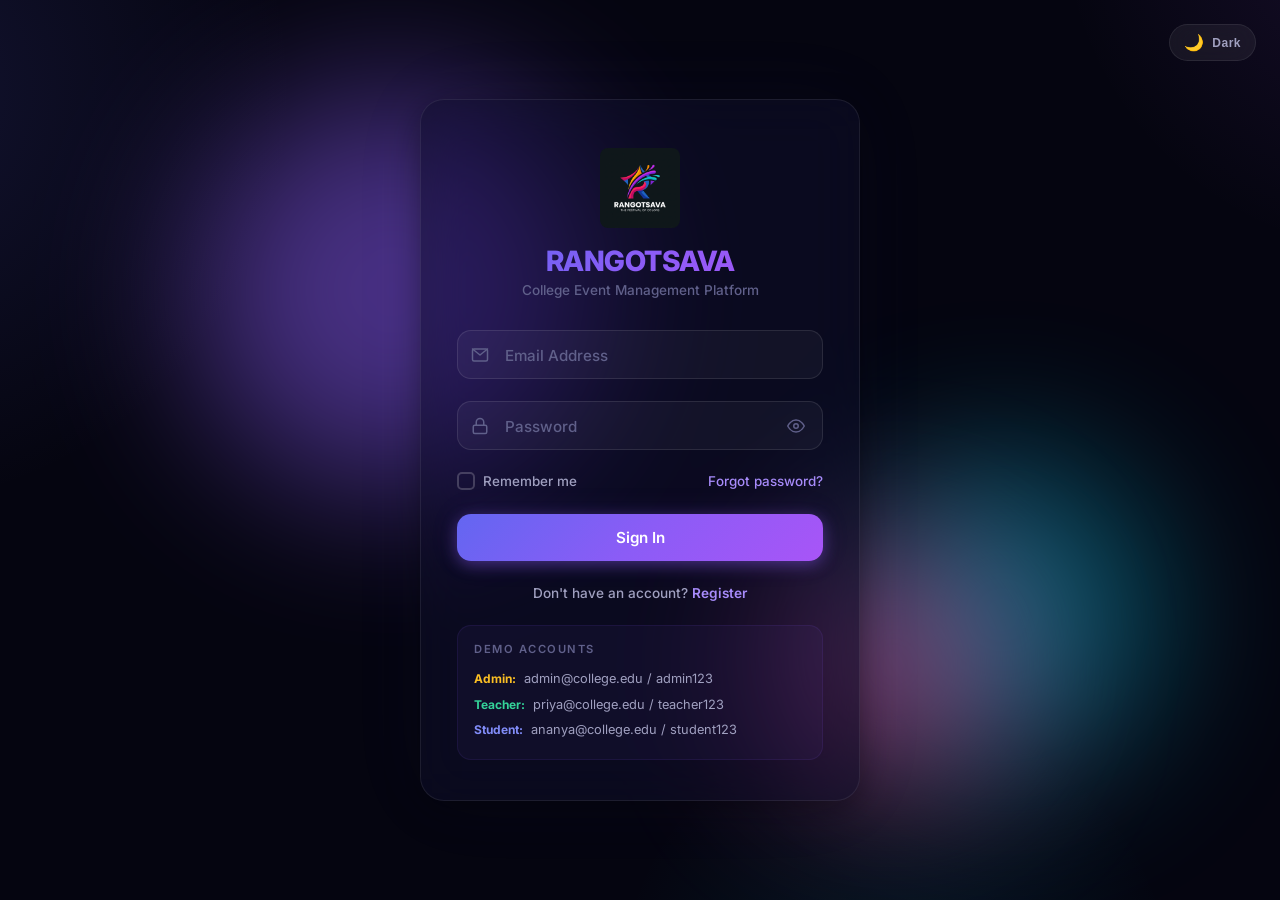
==== commit 6877aff5: "feat: redesign landing page and apply RANGOTSAVA branding" ====
--- a/admin.html
+++ b/admin.html
@@ -3,7 +3,7 @@
 <head>
   <meta charset="UTF-8">
   <meta name="viewport" content="width=device-width, initial-scale=1.0">
-  <title>Admin Dashboard — CampusVibe</title>
+  <title>Admin Dashboard — RANGOTSAVA</title>
   <meta name="description" content="Admin panel for managing events, teachers, students, and notices">
   <link rel="stylesheet" href="styles/dashboard.css">
   <link rel="manifest" href="manifest.json">
@@ -13,7 +13,7 @@
 <div class="dashboard">
   <div class="sidebar-overlay" onclick="closeSidebar()"></div>
   <aside class="sidebar" id="sidebar">
-    <div class="sidebar__logo"><div class="sidebar__logo-icon">🎪</div><span class="sidebar__logo-text">CampusVibe</span></div>
+    <div class="sidebar__logo"><div class="sidebar__logo-icon"><img src="images/logo.png" alt="Logo" style="width: 100%; height: 100%; object-fit: contain; border-radius: 8px;"></div><span class="sidebar__logo-text">RANGOTSAVA</span></div>
     <nav class="sidebar__nav">
       <div class="sidebar__section-label">Main</div>
       <button class="sidebar__item active" data-section="sec-home" onclick="switchSection('sec-home')"><svg viewBox="0 0 24 24" fill="none" stroke="currentColor" stroke-width="2"><path d="M3 9l9-7 9 7v11a2 2 0 0 1-2 2H5a2 2 0 0 1-2-2z"/><polyline points="9 22 9 12 15 12 15 22"/></svg>Home</button>
@@ -48,7 +48,7 @@
     <main class="content">
       <!-- HOME -->
       <div class="section-content active" id="sec-home">
-        <div class="welcome"><p class="welcome__greeting" id="adminGreeting">Good evening</p><h1 class="welcome__title">Welcome back, <span>Admin</span> 👋</h1></div>
+        <div class="welcome"><p class="welcome__greeting" id="adminGreeting">Good evening</p><h1 class="welcome__title">Admin <span>Dashboard</span></h1></div>
         <div id="featuredSliderContainer" class="mb-20"></div>
         <div id="noticesBannerHome" class="mb-20"></div>
         <div class="section-title">🔥 Upcoming Events</div>
@@ -60,7 +60,7 @@
       <div class="section-content" id="sec-dashboard">
         <div class="welcome"><h1 class="welcome__title">📊 <span>Overview</span></h1></div>
         <div class="stats-row" id="statsRow"></div>
-        <div style="display:grid;grid-template-columns:1fr 1fr;gap:20px" id="dashboardGrid">
+        <div class="dashboard-grid" id="dashboardGrid">
           <div class="panel"><div class="panel__header"><div class="panel__title">📅 Recent Events</div></div><div class="panel__body--flush" id="recentEventsList"></div></div>
           <div class="panel"><div class="panel__header"><div class="panel__title">🕒 Recent Activity</div></div><div class="panel__body" id="activityTimeline"></div></div>
         </div>
--- a/styles/dashboard.css
+++ b/styles/dashboard.css
@@ -66,8 +66,8 @@
 
 /* ---------- Reset ---------- */
 *,*::before,*::after{box-sizing:border-box;margin:0;padding:0}
-html{font-size:16px;scroll-behavior:smooth;-webkit-tap-highlight-color:transparent}
-body{font-family:var(--font);background:var(--bg-body);color:var(--text-primary);min-height:100vh;line-height:1.6;-webkit-font-smoothing:antialiased;overflow-x:hidden;transition:background .3s,color .3s}
+html{font-size:16px;scroll-behavior:smooth;-webkit-tap-highlight-color:transparent;width:100%;height:100%}
+body{font-family:var(--font);background:var(--bg-body);color:var(--text-primary);min-height:100vh;line-height:1.6;-webkit-font-smoothing:antialiased;overflow-x:hidden;transition:background .3s,color .3s;width:100%;margin:0;padding:0}
 a{color:var(--accent);text-decoration:none;transition:var(--transition)}
 a:hover{opacity:.85}
 img{max-width:100%;height:auto;display:block}
@@ -135,6 +135,7 @@
 
 /* ---------- STATS CARDS ---------- */
 .stats-row{display:grid;grid-template-columns:repeat(4,1fr);gap:20px;margin-bottom:28px}
+.dashboard-grid { display: grid; grid-template-columns: repeat(2, 1fr); gap: 20px; }
 .stat-card{background:var(--bg-card);backdrop-filter:blur(16px);border:1px solid var(--border);border-radius:var(--radius-lg);padding:22px;transition:var(--transition);cursor:default;position:relative;overflow:hidden}
 .stat-card::before{content:'';position:absolute;top:0;left:0;right:0;height:3px;border-radius:3px 3px 0 0;opacity:0;transition:opacity .3s}
 .stat-card:nth-child(1)::before{background:var(--accent);opacity:1}
@@ -268,6 +269,185 @@
 .modal__body{padding:24px}
 .modal__footer{padding:16px 24px;border-top:1px solid var(--border)}
 
+/* ---------- EVENT DETAIL MODAL (Hero Banner Style) ---------- */
+.event-detail-modal {
+  padding: 0;
+  overflow-y: auto;
+  position: relative;
+}
+.event-detail-modal .modal__body {
+  padding: 0 !important;
+}
+.event-detail-modal__close {
+  position: absolute;
+  top: 14px;
+  right: 14px;
+  z-index: 10;
+  width: 38px;
+  height: 38px;
+  border-radius: 50%;
+  border: none;
+  background: rgba(0,0,0,0.45);
+  backdrop-filter: blur(8px);
+  -webkit-backdrop-filter: blur(8px);
+  color: #fff;
+  font-size: 1.4rem;
+  cursor: pointer;
+  display: flex;
+  align-items: center;
+  justify-content: center;
+  transition: var(--transition);
+  line-height: 1;
+}
+.event-detail-modal__close:hover {
+  background: rgba(0,0,0,0.7);
+  transform: rotate(90deg);
+}
+
+/* Hero Banner */
+.event-modal-hero {
+  position: relative;
+  width: 100%;
+  height: 280px;
+  overflow: hidden;
+  background: linear-gradient(135deg, #8B2252, #A0522D, #6B3A5E);
+}
+.event-modal-hero img {
+  width: 100%;
+  height: 100%;
+  object-fit: cover;
+  display: block;
+}
+.event-modal-hero__overlay {
+  position: absolute;
+  inset: 0;
+  background: linear-gradient(
+    180deg,
+    rgba(0,0,0,0.15) 0%,
+    rgba(0,0,0,0.35) 40%,
+    rgba(0,0,0,0.65) 100%
+  );
+}
+.event-modal-hero__content {
+  position: absolute;
+  inset: 0;
+  display: flex;
+  flex-direction: column;
+  align-items: flex-start;
+  justify-content: flex-end;
+  padding: 28px 24px;
+  z-index: 2;
+}
+.event-modal-hero__emoji {
+  font-size: 1.8rem;
+  margin-bottom: 8px;
+  filter: drop-shadow(0 2px 6px rgba(0,0,0,0.3));
+}
+.event-modal-hero__title {
+  font-size: 1.6rem;
+  font-weight: 800;
+  color: #fff;
+  line-height: 1.2;
+  margin-bottom: 8px;
+  text-shadow: 0 2px 12px rgba(0,0,0,0.5);
+  letter-spacing: -0.02em;
+}
+.event-modal-hero__tagline {
+  font-size: 0.88rem;
+  color: rgba(255,255,255,0.8);
+  line-height: 1.5;
+  text-shadow: 0 1px 6px rgba(0,0,0,0.4);
+  max-width: 90%;
+}
+
+/* Content Sections */
+.event-modal-sections {
+  padding: 20px;
+  display: flex;
+  flex-direction: column;
+  gap: 18px;
+}
+.event-modal-section {
+  display: flex;
+  gap: 0;
+  background: var(--bg-card-solid);
+  border: 1px solid var(--border);
+  border-radius: var(--radius-lg);
+  overflow: hidden;
+  box-shadow: var(--shadow-sm);
+  transition: var(--transition);
+}
+.event-modal-section:hover {
+  box-shadow: var(--shadow-md);
+  border-color: var(--border-hover);
+}
+.event-modal-section__accent {
+  width: 4px;
+  min-height: 100%;
+  background: #E91E63;
+  flex-shrink: 0;
+  border-radius: 4px 0 0 4px;
+}
+.event-modal-section__content {
+  padding: 18px 20px;
+  flex: 1;
+  min-width: 0;
+}
+.event-modal-section__title {
+  font-size: 1.1rem;
+  font-weight: 700;
+  color: #00897B;
+  margin-bottom: 10px;
+  display: flex;
+  align-items: center;
+  gap: 6px;
+}
+[data-theme="dark"] .event-modal-section__title {
+  color: #26A69A;
+}
+.event-modal-section__text {
+  font-size: 0.9rem;
+  color: var(--text-secondary);
+  line-height: 1.7;
+}
+
+/* Schedule List */
+.event-modal-schedule {
+  list-style: none;
+  padding: 0;
+  margin: 0;
+  display: flex;
+  flex-direction: column;
+  gap: 10px;
+}
+.event-modal-schedule li {
+  font-size: 0.92rem;
+  color: var(--text-primary);
+  display: flex;
+  align-items: center;
+  gap: 8px;
+}
+.event-modal-schedule li::before {
+  content: '•';
+  color: #E91E63;
+  font-size: 1.4rem;
+  line-height: 1;
+  flex-shrink: 0;
+}
+.event-modal-schedule__label {
+  font-weight: 700;
+  color: #E91E63;
+  min-width: 55px;
+}
+
+/* Actions */
+.event-modal-actions {
+  padding: 0 20px 24px;
+  display: flex;
+  flex-direction: column;
+  gap: 10px;
+}
+
 /* ---------- TOAST ---------- */
 .toast{position:fixed;top:20px;right:28px;padding:14px 22px;border-radius:var(--radius-md);font-size:.88rem;font-weight:500;z-index:9999;display:flex;align-items:center;gap:10px;transform:translateX(120%);transition:transform .35s cubic-bezier(.4,0,.2,1);box-shadow:var(--shadow-md);max-width:380px}
 .toast.show{transform:translateX(0)}
@@ -287,10 +467,63 @@
 .section-content.active{display:block}
 
 /* ---------- STUDENT BOTTOM NAV (Mobile) ---------- */
-.student-bottom-nav{display:none;position:fixed;bottom:0;left:0;right:0;height:64px;background:var(--bg-navbar);backdrop-filter:blur(20px);border-top:1px solid var(--border);justify-content:space-around;align-items:center;z-index:100;box-shadow:0 -4px 20px rgba(0,0,0,.15)}
-.student-bottom-nav__item{display:flex;flex-direction:column;align-items:center;gap:3px;color:var(--text-muted);font-size:.6rem;font-weight:500;cursor:pointer;padding:6px 12px;transition:var(--transition);border:none;background:none;font-family:var(--font)}
-.student-bottom-nav__item svg{width:22px;height:22px}
-.student-bottom-nav__item.active,.student-bottom-nav__item:hover{color:var(--accent)}
+.student-bottom-nav {
+  display: none;
+  position: fixed;
+  bottom: 0;
+  left: 0;
+  right: 0;
+  height: 62px;
+  background: var(--bg-sidebar);
+  border-top: 1px solid var(--border);
+  z-index: 100;
+  justify-content: space-around;
+  align-items: center;
+  padding: 0 4px;
+  padding-bottom: env(safe-area-inset-bottom, 0);
+  backdrop-filter: blur(20px);
+  -webkit-backdrop-filter: blur(20px);
+}
+.student-bottom-nav__item {
+  display: flex;
+  flex-direction: column;
+  align-items: center;
+  gap: 3px;
+  padding: 6px 10px;
+  border: none;
+  background: none;
+  color: var(--text-muted);
+  font-family: var(--font);
+  font-size: 0.6rem;
+  font-weight: 500;
+  cursor: pointer;
+  transition: var(--transition);
+  position: relative;
+  min-width: 50px;
+}
+.student-bottom-nav__item svg {
+  width: 20px;
+  height: 20px;
+  stroke-width: 1.8;
+  transition: var(--transition);
+}
+.student-bottom-nav__item.active {
+  color: var(--accent);
+}
+.student-bottom-nav__item.active svg {
+  filter: drop-shadow(0 0 6px var(--accent-glow));
+}
+.student-bottom-nav__item.active::after {
+  content: '';
+  position: absolute;
+  top: 0;
+  left: 50%;
+  transform: translateX(-50%);
+  width: 24px;
+  height: 3px;
+  background: var(--accent);
+  border-radius: 0 0 3px 3px;
+}
 
 /* ---------- SIDEBAR OVERLAY (Mobile) ---------- */
 .sidebar-overlay{position:fixed;inset:0;background:var(--overlay);z-index:99;display:none}
@@ -385,164 +618,1001 @@
 .hidden{display:none!important}
 
 /* ---------- RESPONSIVE ---------- */
-@media(max-width:1024px){
-  .stats-row{grid-template-columns:repeat(2,1fr)}
-  .event-grid{grid-template-columns:1fr}
-  .welcome__title{font-size:1.35rem}
-}
-@media(max-width:768px){
-  .sidebar{transform:translateX(-100%)}
-  .sidebar.open{transform:translateX(0)}
-  .main-area{margin-left:0}
-  .navbar__hamburger{display:flex}
-  .navbar__search input{width:160px}
-  .content{padding:20px 14px}
-  .sidebar-overlay.show{display:block}
-
+/* ---------- RESPONSIVE ---------- */
+
+/* Tablets and Desktops (≥1025px) */
+@media (min-width: 1025px) {
+  .loader{text-align:center}
+  .loader__icon{font-size:3rem;margin-bottom:16px;animation:pulse 1.5s infinite}
+  .loader__text{font-size:.9rem;color:var(--text-secondary)}
+}
+
+/* Large Tablets (≤1024px) */
+@media (max-width: 1024px) {
+  .sidebar-w { width: 220px; }
+  .main-area { margin-left: 220px; }
+  .sidebar { width: 220px; }
+  .navbar__search input { width: 200px; }
+  .content { padding: 20px; }
+  .welcome__title { font-size: 1.3rem; }
+  .stats-row { grid-template-columns: repeat(2, 1fr); gap: 16px; }
+  .event-grid { grid-template-columns: 1fr; }
+  .settings-grid { grid-template-columns: 1fr; }
+  .coordinator-cards { grid-template-columns: 1fr; }
+  .dashboard-grid { grid-template-columns: 1fr; }
+  .gallery-grid { grid-template-columns: repeat(2, 1fr); gap: 8px; }
+  .loc-grid { grid-template-columns: repeat(2, 1fr); }
+}
+
+/* Tablets (≤768px) */
+@media (max-width: 768px) {
+  :root {
+    --sidebar-w: 0;
+    --navbar-h: 56px;
+  }
+  
+  /* Sidebar */
+  .sidebar {
+    position: fixed;
+    left: 0;
+    top: 0;
+    width: min(85vw, 260px);
+    max-width: 260px;
+    height: 100vh;
+    transform: translateX(-105%);
+    z-index: 150;
+    transition: transform 0.35s cubic-bezier(.4, 0, .2, 1);
+    box-shadow: 2px 0 20px rgba(0, 0, 0, 0.25);
+  }
+  
+  .sidebar.open {
+    transform: translateX(0);
+  }
+  
+  .sidebar__logo {
+    padding: 18px 18px 16px;
+  }
+  
+  .sidebar__nav {
+    padding: 12px 10px 20px;
+  }
+  
+  .sidebar__item {
+    padding: 10px 14px;
+    font-size: .88rem;
+  }
+  
+  .sidebar__item svg {
+    width: 18px;
+    height: 18px;
+  }
+  
+  .sidebar__item.active::before {
+    left: 0;
+    width: 3px;
+    height: 22px;
+  }
+  
+  /* Main Area */
+  .main-area {
+    margin-left: 0;
+  }
+  
+  /* Navbar */
+  .navbar {
+    padding: 0 16px;
+    height: var(--navbar-h);
+  }
+  
+  .navbar__hamburger {
+    display: flex !important;
+  }
+  
+  .navbar__search input {
+    width: 140px;
+  }
+  
+  .navbar__right { gap: 6px; }
+  
+  /* Content */
+  .content {
+    padding: 16px 14px;
+    max-width: 100%;
+  }
+  
   /* Welcome */
-  .welcome{margin-bottom:20px}
-  .welcome__greeting{font-size:.82rem}
-  .welcome__title{font-size:1.2rem}
-
+  .welcome {
+    margin-bottom: 16px;
+  }
+  
+  .welcome__greeting {
+    font-size: 0.8rem;
+    margin-bottom: 2px;
+  }
+  
+  .welcome__title {
+    font-size: 1.1rem;
+    font-weight: 800;
+  }
+  
+  /* Sidebar Overlay */
+  .sidebar-overlay {
+    position: fixed;
+    inset: 0;
+    background: rgba(0, 0, 0, 0.5);
+    z-index: 99;
+    display: none;
+    animation: fadeIn 0.2s;
+  }
+  
+  .sidebar-overlay.show {
+    display: block;
+  }
+  
+  /* Stats */
+  .stats-row {
+    grid-template-columns: repeat(2, 1fr);
+    gap: 12px;
+    margin-bottom: 16px;
+  }
+  
+  .stat-card {
+    padding: 14px;
+    border-radius: var(--radius-md);
+  }
+  
+  .stat-card__value {
+    font-size: 1.4rem;
+  }
+  
+  .stat-card__label {
+    font-size: 0.7rem;
+  }
+  
+  .stat-card__icon {
+    width: 36px;
+    height: 36px;
+    font-size: 0.85rem;
+  }
+  
+  /* Panels */
+  .panel {
+    margin-bottom: 16px;
+    border-radius: var(--radius-lg);
+  }
+  
+  .panel__header {
+    padding: 12px 14px;
+  }
+  
+  .panel__title {
+    font-size: 0.85rem;
+  }
+  
+  .panel__body {
+    padding: 14px;
+  }
+  
   /* Featured Slider */
-  .featured-slider{border-radius:var(--radius-lg)}
-  .featured-slide{height:280px;border-radius:var(--radius-lg)}
-  .featured-slide__overlay{padding:18px 16px}
-  .featured-slide__overlay h3{font-size:1rem}
-  .featured-slide__overlay p{font-size:.8rem}
-  .slider-dots{margin-top:10px}
-  .slider-dot{width:8px;height:8px}
-  .slider-dot.active{width:20px}
-
-  /* Section Title */
-  .section-title{font-size:.95rem;margin-bottom:12px}
-
-  /* Scroll cards (horizontal) */
-  .scroll-row{gap:12px;padding-bottom:8px;-webkit-overflow-scrolling:touch}
-  .scroll-card{min-width:240px}
-  .scroll-card__img{height:130px}
-  .scroll-card__body{padding:14px}
-  .scroll-card__title{font-size:.88rem;margin-bottom:4px}
-  .scroll-card__meta{font-size:.76rem}
-
-  /* Notices banner */
-  .panel__header{padding:14px 16px}
-  .panel__body{padding:16px}
-  .panel__title{font-size:.9rem}
-
+  .featured-slide {
+    height: 260px;
+  }
+  
+  .featured-slide__overlay {
+    padding: 16px;
+  }
+  
+  .featured-slide__overlay h3 {
+    font-size: 1rem;
+  }
+  
+  .featured-slide__overlay p {
+    font-size: 0.8rem;
+  }
+  
+  /* Scroll Cards */
+  .scroll-row {
+    gap: 12px;
+    padding-bottom: 8px;
+  }
+  
+  .scroll-card {
+    min-width: 220px;
+  }
+  
+  .scroll-card__img {
+    height: 120px;
+  }
+  
+  /* Gallery */
+  .gallery-grid {
+    grid-template-columns: repeat(2, 1fr);
+    gap: 8px;
+  }
+  
+  /* Maps */
+  .loc-grid {
+    grid-template-columns: repeat(2, 1fr);
+    gap: 12px;
+  }
+  
+  .loc-card {
+    padding: 16px 14px;
+  }
+  
+  /* Modal */
+  .modal {
+    width: 94%;
+    max-width: 100%;
+    border-radius: var(--radius-lg);
+  }
+  
+  /* Buttons */
+  .btn {
+    height: 36px;
+    padding: 0 14px;
+    font-size: 0.8rem;
+  }
+  
+  .btn-sm {
+    height: 30px;
+    padding: 0 10px;
+    font-size: 0.7rem;
+  }
+  
+  /* Student Bottom Nav - show on mobile */
+  .student-bottom-nav {
+    display: flex;
+  }
+  
+  /* Add bottom padding to content for bottom nav */
+  .content {
+    padding-bottom: 80px;
+  }
+}
+
+/* Mobile (≤480px) */
+@media (max-width: 480px) {
+  :root {
+    --navbar-h: 52px;
+  }
+  
+  html {
+    font-size: 13px;
+  }
+  
+  body {
+    font-size: 0.88rem;
+  }
+  
+  /* Navbar */
+  .navbar {
+    padding: 0 10px;
+    height: 52px;
+    gap: 8px;
+  }
+  
+  .navbar__left {
+    gap: 8px;
+    flex: 1;
+  }
+  
+  .navbar__hamburger {
+    padding: 6px;
+    width: 36px;
+    height: 36px;
+  }
+  
+  .navbar__hamburger svg {
+    width: 20px;
+    height: 20px;
+  }
+  
+  .navbar__search {
+    position: absolute;
+    left: 50%;
+    transform: translateX(-50%);
+    width: min(70vw, 120px);
+  }
+  
+  .navbar__search input {
+    width: 100%;
+    height: 34px;
+    padding: 0 10px 0 30px;
+    font-size: 0.75rem;
+  }
+  
+  .navbar__search svg {
+    left: 8px;
+    width: 12px;
+    height: 12px;
+  }
+  
+  .navbar__right {
+    gap: 4px;
+  }
+  
+  .navbar__btn {
+    width: 32px;
+    height: 32px;
+  }
+  
+  .navbar__btn svg {
+    width: 14px;
+    height: 14px;
+  }
+  
+  .navbar__avatar {
+    width: 30px;
+    height: 30px;
+    font-size: 0.7rem;
+  }
+  
+  /* Profile Dropdown */
+  .profile-dropdown {
+    width: 160px;
+    font-size: 0.75rem;
+    right: -10px;
+  }
+  
+  .profile-dropdown__item {
+    padding: 10px 12px;
+    gap: 6px;
+  }
+  
+  /* Content */
+  .content {
+    padding: 12px 10px;
+    max-width: 100%;
+    overflow-x: hidden;
+  }
+  
+  /* Welcome */
+  .welcome {
+    margin-bottom: 12px;
+  }
+  
+  .welcome__greeting {
+    font-size: 0.7rem;
+  }
+  
+  .welcome__title {
+    font-size: 0.95rem;
+    font-weight: 700;
+  }
+  
+  .welcome__title span {
+    display: block;
+  }
+  
+  /* Sections */
+  .section-title {
+    font-size: 0.8rem;
+    margin-bottom: 8px;
+  }
+  
+  /* Featured Slider */
+  .featured-slider {
+    margin-bottom: 16px;
+    border-radius: var(--radius-md);
+  }
+  
+  .featured-slide {
+    height: 200px;
+    border-radius: var(--radius-md);
+  }
+  
+  .featured-slide__overlay {
+    padding: 12px;
+  }
+  
+  .featured-slide__overlay h3 {
+    font-size: 0.85rem;
+  }
+  
+  .featured-slide__overlay p {
+    font-size: 0.7rem;
+  }
+  
+  .slider-dots {
+    gap: 4px;
+    margin-top: 8px;
+  }
+  
+  .slider-dot {
+    width: 6px;
+    height: 6px;
+  }
+  
+  .slider-dot.active {
+    width: 16px;
+  }
+  
   /* Stats */
-  .stats-row{gap:12px}
-  .stat-card{padding:16px}
-  .stat-card__value{font-size:1.5rem}
-  .stat-card__label{font-size:.72rem}
-  .stat-card__icon{width:36px;height:36px;font-size:.9rem}
-
+  .stats-row {
+    grid-template-columns: repeat(2, 1fr);
+    gap: 8px;
+    margin-bottom: 12px;
+  }
+  
+  .stat-card {
+    padding: 10px;
+    border-radius: var(--radius-md);
+  }
+  
+  .stat-card__header {
+    margin-bottom: 8px;
+  }
+  
+  .stat-card__icon {
+    width: 32px;
+    height: 32px;
+    font-size: 0.75rem;
+  }
+  
+  .stat-card__value {
+    font-size: 1.2rem;
+  }
+  
+  .stat-card__label {
+    font-size: 0.65rem;
+  }
+  
+  /* Scroll Row */
+  .scroll-row {
+    display: grid;
+    grid-template-columns: repeat(auto-fill, minmax(280px, 1fr));
+    gap: 12px;
+    padding-bottom: 6px;
+    overflow-x: hidden;
+  }
+  
+  .scroll-card {
+    min-width: 100%;
+    border-radius: var(--radius-md);
+  }
+  
+  .scroll-card__img {
+    height: 140px;
+  }
+  
+  .scroll-card__body {
+    padding: 12px;
+  }
+  
+  .scroll-card__title {
+    font-size: 0.9rem;
+  }
+  
+  .scroll-card__meta {
+    font-size: 0.8rem;
+  }
+  
+  /* Panels */
+  .panel {
+    margin-bottom: 12px;
+    border-radius: var(--radius-md);
+  }
+  
+  .panel__header {
+    padding: 10px 12px;
+  }
+  
+  .panel__title {
+    font-size: 0.8rem;
+    gap: 6px;
+  }
+  
+  .panel__title svg {
+    width: 16px;
+    height: 16px;
+  }
+  
+  .panel__body {
+    padding: 10px;
+  }
+  
+  .panel__body--flush {
+    padding: 0;
+  }
+  
+  /* Data List */
+  .data-list {
+    gap: 6px;
+  }
+  
+  .data-item {
+    padding: 10px 12px;
+  }
+  
+  .data-item__title {
+    font-size: 0.8rem;
+  }
+  
+  .data-item__meta {
+    font-size: 0.7rem;
+    margin-top: 2px;
+  }
+  
+  /* Event Cards */
+  .event-grid {
+    grid-template-columns: 1fr;
+    gap: 10px;
+  }
+  
+  .event-card {
+    border-radius: var(--radius-md);
+    overflow: hidden;
+  }
+  
+  .event-card__body {
+    padding: 10px;
+  }
+  
+  .event-card__title {
+    font-size: 0.78rem;
+    margin-bottom: 6px;
+  }
+  
+  .event-card__meta {
+    font-size: 0.7rem;
+    gap: 3px;
+  }
+  
+  .event-card__footer {
+    gap: 6px;
+    margin-top: 8px;
+  }
+  
+  /* Notices */
+  .notice-list {
+    gap: 8px;
+  }
+  
+  .notice-card {
+    padding: 10px;
+  }
+  
+  .notice-card__title {
+    font-size: 0.8rem;
+  }
+  
+  .notice-card__msg {
+    font-size: 0.75rem;
+  }
+  
+  .notice-card__date {
+    font-size: 0.65rem;
+  }
+  
   /* Gallery */
-  .gallery-photo-slider .featured-slide{height:280px}
-  .gallery-grid{grid-template-columns:repeat(2,1fr);gap:8px}
-
-  /* Maps / Locations */
-  .loc-grid{grid-template-columns:repeat(auto-fill,minmax(200px,1fr));gap:12px}
-  .loc-card{padding:16px 14px}
-
+  .gallery-grid {
+    grid-template-columns: repeat(2, 1fr);
+    gap: 6px;
+  }
+  
+  .gallery-item {
+    border-radius: var(--radius-sm);
+  }
+  
+  .gallery-photo-slider .featured-slide {
+    height: 200px;
+  }
+  
+  .gallery-photo-slider .featured-slide__overlay h3 {
+    font-size: 0.8rem;
+  }
+  
+  /* Maps */
+  .loc-grid {
+    grid-template-columns: 1fr;
+    gap: 10px;
+  }
+  
+  .loc-card {
+    padding: 12px;
+    border-radius: var(--radius-md);
+  }
+  
+  .loc-card__icon {
+    width: 40px;
+    height: 40px;
+  }
+  
+  .loc-card__icon svg {
+    width: 32px;
+    height: 32px;
+  }
+  
+  .loc-card__place {
+    font-size: 0.9rem;
+  }
+  
+  .loc-card__event {
+    font-size: 0.7rem;
+  }
+  
+  .loc-card__details {
+    padding: 8px;
+    gap: 4px;
+  }
+  
+  .loc-card__label {
+    font-size: 0.6rem;
+  }
+  
+  .loc-card__value {
+    font-size: 0.75rem;
+  }
+  
+  /* Coordinator Cards */
+  .coordinator-section {
+    padding: 10px;
+    margin-bottom: 10px;
+  }
+  
+  .coordinator-section__title {
+    font-size: 0.78rem;
+    margin-bottom: 8px;
+  }
+  
+  .coordinator-cards {
+    grid-template-columns: 1fr;
+    gap: 8px;
+  }
+  
+  .coordinator-card {
+    padding: 10px;
+    gap: 4px;
+  }
+  
+  .coordinator-card__name {
+    font-size: 0.8rem;
+  }
+  
+  .coordinator-card__phone {
+    font-size: 0.72rem;
+  }
+  
+  /* Teacher Checkbox */
+  .teacher-checkbox-list {
+    gap: 4px;
+  }
+  
+  .teacher-checkbox {
+    padding: 8px 10px;
+    gap: 8px;
+  }
+  
+  .teacher-checkbox input[type="checkbox"] {
+    width: 16px;
+    height: 16px;
+  }
+  
+  .teacher-checkbox__name {
+    font-size: 0.8rem;
+  }
+  
+  .teacher-checkbox__email {
+    font-size: 0.65rem;
+  }
+  
   /* Modal */
-  .modal{width:96%;max-width:100%;border-radius:var(--radius-lg)}
-  .modal__header{padding:16px 18px}
-  .modal__header h3{font-size:.95rem}
-  .modal__body{padding:18px}
-
+  .modal-overlay {
+    align-items: flex-end;
+    padding: 0;
+  }
+  
+  .modal {
+    width: 100%;
+    max-width: 100%;
+    max-height: 85vh;
+    border-radius: var(--radius-md) var(--radius-md) 0 0;
+    transform: translateY(100%);
+  }
+  
+  .modal-overlay.show .modal {
+    transform: translateY(0);
+  }
+  
+  .modal__header {
+    padding: 12px;
+  }
+  
+  .modal__header h3 {
+    font-size: 0.85rem;
+  }
+  
+  .modal__close {
+    width: 30px;
+    height: 30px;
+  }
+  
+  .modal__body {
+    padding: 12px;
+  }
+  
+  .modal__footer {
+    padding: 10px;
+  }
+  
+  /* Event Detail Modal Mobile */
+  .event-detail-modal__close {
+    width: 32px;
+    height: 32px;
+    top: 10px;
+    right: 10px;
+    font-size: 1.2rem;
+  }
+  
+  .event-modal-hero {
+    height: 220px;
+  }
+  
+  .event-modal-hero__content {
+    padding: 16px;
+  }
+  
+  .event-modal-hero__emoji {
+    font-size: 1.4rem;
+    margin-bottom: 6px;
+  }
+  
+  .event-modal-hero__title {
+    font-size: 1.2rem;
+    margin-bottom: 6px;
+  }
+  
+  .event-modal-hero__tagline {
+    font-size: 0.78rem;
+  }
+  
+  .event-modal-sections {
+    padding: 14px;
+    gap: 14px;
+  }
+  
+  .event-modal-section__content {
+    padding: 14px;
+  }
+  
+  .event-modal-section__title {
+    font-size: 0.95rem;
+    margin-bottom: 8px;
+  }
+  
+  .event-modal-section__text {
+    font-size: 0.82rem;
+  }
+  
+  .event-modal-schedule li {
+    font-size: 0.82rem;
+  }
+  
+  .event-modal-actions {
+    padding: 0 14px 18px;
+    gap: 8px;
+  }
+  
+  /* Forms */
+  .form-group {
+    margin-bottom: 12px;
+  }
+  
+  .form-group label {
+    font-size: 0.75rem;
+  }
+  
+  .form-input, .form-select, .form-textarea {
+    height: 40px;
+    padding: 0 12px;
+    font-size: 0.8rem;
+    border-radius: var(--radius-sm);
+  }
+  
+  .form-textarea {
+    min-height: 70px;
+    padding: 8px 12px;
+  }
+  
+  /* Buttons */
+  .btn {
+    height: 36px;
+    padding: 0 12px;
+    font-size: 0.75rem;
+    border-radius: var(--radius-sm);
+  }
+  
+  .btn-sm {
+    height: 28px;
+    padding: 0 8px;
+    font-size: 0.65rem;
+  }
+  
+  .btn-icon {
+    width: 32px;
+    height: 32px;
+  }
+  
   /* Toast */
-  .toast{right:14px;left:14px;max-width:100%}
-
-  /* Student mobile bottom nav */
-  .student-layout .student-bottom-nav{display:flex}
-  .student-layout .sidebar{display:none}
-  .student-layout .main-area{margin-left:0;padding-bottom:72px}
-  .student-layout .navbar__hamburger{display:none}
-}
-@media(max-width:480px){
-  .navbar{padding:0 12px;height:56px}
-  .navbar__search input{width:110px;height:36px;font-size:.8rem;padding:0 12px 0 34px}
-  .navbar__search svg{left:10px;width:14px;height:14px}
-  .navbar__btn{width:36px;height:36px;border-radius:var(--radius-sm)}
-  .navbar__btn svg{width:16px;height:16px}
-  .navbar__avatar{width:32px;height:32px;font-size:.75rem}
-  .content{padding:16px 12px}
-
-  /* Welcome */
-  .welcome{margin-bottom:16px}
-  .welcome__greeting{font-size:.78rem}
-  .welcome__title{font-size:1.05rem}
-
-  /* Featured Slider */
-  .featured-slider{border-radius:var(--radius-md)}
-  .featured-slide{height:220px;border-radius:var(--radius-md)}
-  .featured-slide__overlay{padding:14px}
-  .featured-slide__overlay h3{font-size:.9rem}
-  .featured-slide__overlay p{font-size:.72rem}
-  .slider-dots{gap:6px;margin-top:8px}
-  .slider-dot{width:7px;height:7px}
-  .slider-dot.active{width:18px}
-
-  /* Section Title */
-  .section-title{font-size:.88rem;margin-bottom:10px}
-
-  /* Scroll cards */
-  .scroll-row{gap:10px}
-  .scroll-card{min-width:210px;border-radius:var(--radius-md)}
-  .scroll-card__img{height:110px}
-  .scroll-card__body{padding:12px}
-  .scroll-card__title{font-size:.82rem}
-  .scroll-card__meta{font-size:.72rem}
-
-  /* Stats */
-  .stats-row{grid-template-columns:1fr 1fr;gap:10px}
-  .stat-card{padding:14px}
-  .stat-card__value{font-size:1.3rem}
-
-  /* Panels / Notices */
-  .panel{border-radius:var(--radius-md);margin-bottom:16px}
-  .panel__header{padding:12px 14px}
-  .panel__body{padding:14px}
-
-  /* Gallery */
-  .gallery-photo-slider .featured-slide{height:220px}
-  .gallery-grid{grid-template-columns:repeat(2,1fr);gap:6px}
-
-  /* Maps / Locations */
-  .loc-grid{grid-template-columns:1fr}
-
-  /* Coordinator cards */
-  .coordinator-cards{grid-template-columns:1fr}
-
-  /* Event cards */
-  .event-grid{grid-template-columns:1fr}
-  .event-card__body{padding:14px}
-
-  /* Modal */
-  .modal{width:98%;max-height:90vh;border-radius:var(--radius-md) var(--radius-md) 0 0;align-self:flex-end}
-  .modal__header{padding:14px 16px}
-  .modal__header h3{font-size:.9rem}
-  .modal__body{padding:16px}
-
-  /* Buttons */
-  .btn{height:38px;font-size:.82rem;padding:0 16px}
-  .btn-sm{height:32px;padding:0 12px;font-size:.75rem}
-
-  /* Student bottom nav */
-  .student-bottom-nav{height:58px}
-  .student-bottom-nav__item{font-size:.55rem;padding:4px 8px}
-  .student-bottom-nav__item svg{width:20px;height:20px}
-}
-
-/* Small phones */
-@media(max-width:360px){
-  .content{padding:12px 10px}
-  .welcome__title{font-size:.95rem}
-  .featured-slide{height:180px}
-  .gallery-photo-slider .featured-slide{height:180px}
-  .scroll-card{min-width:190px}
-  .scroll-card__img{height:100px}
-  .navbar__search{display:none}
-}
-
+  .toast {
+    right: 8px;
+    left: 8px;
+    top: auto;
+    bottom: 60px;
+    max-width: none;
+    font-size: 0.75rem;
+    padding: 10px 12px;
+  }
+  
+  .toast.show {
+    transform: translateX(0);
+  }
+}
+
+/* Small phones (≤360px) */
+@media (max-width: 360px) {
+  :root {
+    --navbar-h: 48px;
+  }
+  
+  html {
+    font-size: 12px;
+  }
+  
+  .navbar {
+    padding: 0 8px;
+    height: 48px;
+  }
+  
+  .navbar__hamburger {
+    width: 32px;
+    height: 32px;
+    padding: 4px;
+  }
+  
+  .navbar__hamburger svg {
+    width: 18px;
+    height: 18px;
+  }
+  
+  .navbar__search input {
+    width: 80px;
+  }
+  
+  .navbar__btn {
+    width: 28px;
+    height: 28px;
+  }
+  
+  .navbar__avatar {
+    width: 28px;
+    height: 28px;
+    font-size: 0.65rem;
+  }
+  
+  .content {
+    padding: 10px 8px;
+  }
+  
+  .welcome__title {
+    font-size: 0.85rem;
+  }
+  
+  .section-title {
+    font-size: 0.7rem;
+    margin-bottom: 6px;
+  }
+  
+  .featured-slide {
+    height: 160px;
+  }
+  
+  .featured-slide__overlay h3 {
+    font-size: 0.75rem;
+  }
+  
+  .featured-slide__overlay p {
+    font-size: 0.65rem;
+  }
+  
+  .stats-row {
+    gap: 6px;
+    margin-bottom: 10px;
+  }
+  
+  .stat-card {
+    padding: 8px;
+  }
+  
+  .stat-card__value {
+    font-size: 1rem;
+  }
+  
+  .stat-card__label {
+    font-size: 0.6rem;
+  }
+  
+  .scroll-card {
+    min-width: 100%;
+  }
+  
+  .scroll-card__img {
+    height: 120px;
+  }
+  
+  .scroll-card__body {
+    padding: 10px;
+  }
+  
+  .panel {
+    margin-bottom: 10px;
+  }
+  
+  .panel__header {
+    padding: 8px 10px;
+  }
+  
+  .panel__body {
+    padding: 8px;
+  }
+  
+  .gallery-grid {
+    gap: 4px;
+  }
+  
+  .loc-grid {
+    gap: 8px;
+  }
+  
+  .profile-dropdown {
+    width: 130px;
+    font-size: 0.7rem;
+  }
+  
+  .profile-dropdown__item {
+    padding: 8px 10px;
+  }
+  
+  .btn {
+    height: 32px;
+    padding: 0 10px;
+    font-size: 0.7rem;
+  }
+  
+  .btn-sm {
+    height: 26px;
+    padding: 0 6px;
+    font-size: 0.6rem;
+  }
+  
+  .form-input {
+    height: 36px;
+    font-size: 0.75rem;
+  }
+  
+  .modal {
+    max-height: 88vh;
+  }
+  
+  .toast {
+    bottom: 56px;
+    font-size: 0.7rem;
+  }
+}
+
+@keyframes fadeIn {
+  from { opacity: 0; }
+  to { opacity: 1; }
+}
+
+@keyframes sectionFadeIn {
+  from { opacity: 0; transform: translateY(12px); }
+  to { opacity: 1; transform: translateY(0); }
+}
+
+@keyframes pulse {
+  0%, 100% { transform: scale(1); }
+  50% { transform: scale(1.05); }
+}
+
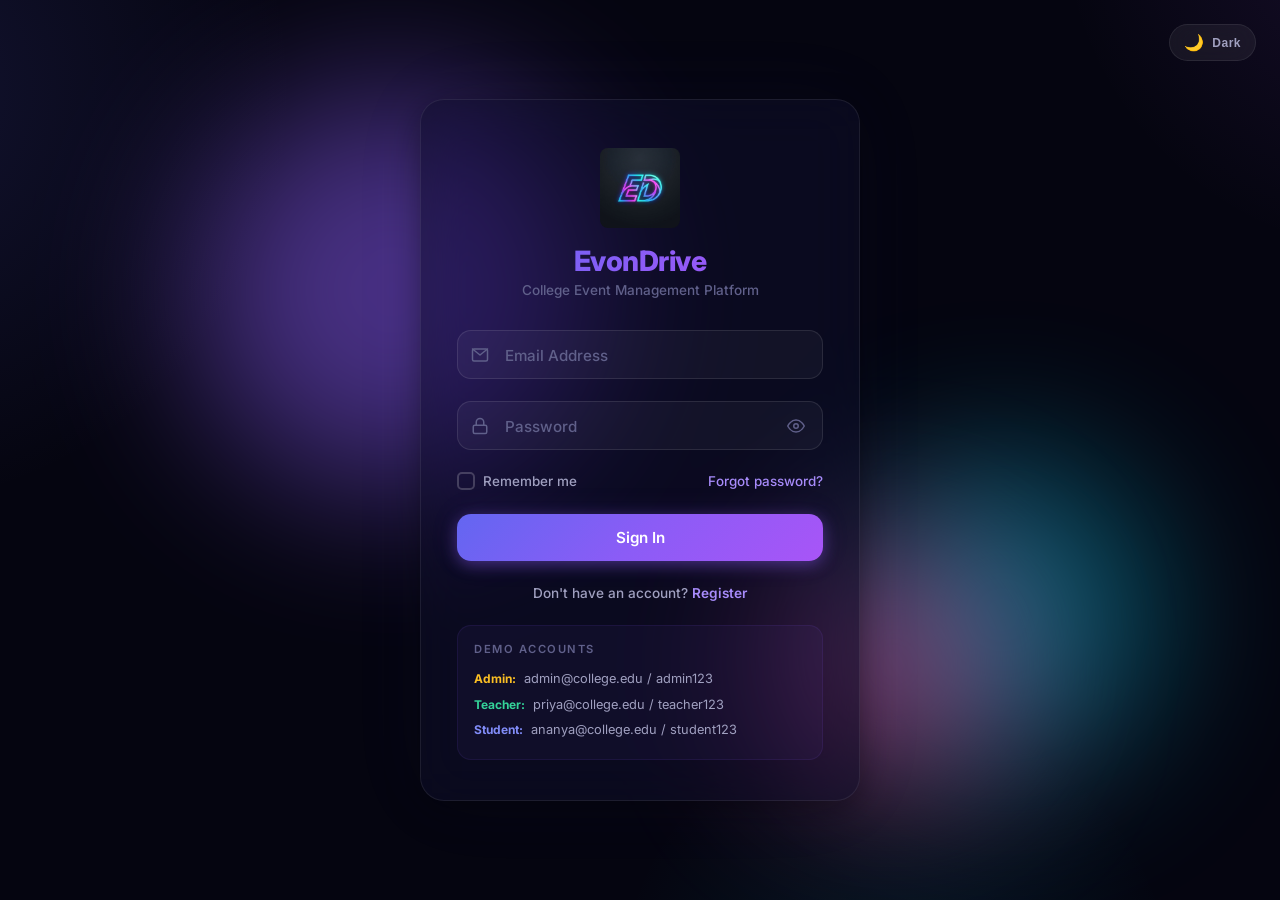
==== commit e4829a0e: "Rebrand to EvonDrive, delete index.html, remove 10 events, remove 12 gallery photos, update logo" ====
--- a/admin.html
+++ b/admin.html
@@ -3,7 +3,7 @@
 <head>
   <meta charset="UTF-8">
   <meta name="viewport" content="width=device-width, initial-scale=1.0">
-  <title>Admin Dashboard — RANGOTSAVA</title>
+  <title>Admin Dashboard — EvonDrive</title>
   <meta name="description" content="Admin panel for managing events, teachers, students, and notices">
   <link rel="stylesheet" href="styles/dashboard.css">
   <link rel="manifest" href="manifest.json">
@@ -13,7 +13,7 @@
 <div class="dashboard">
   <div class="sidebar-overlay" onclick="closeSidebar()"></div>
   <aside class="sidebar" id="sidebar">
-    <div class="sidebar__logo"><div class="sidebar__logo-icon"><img src="images/logo.png" alt="Logo" style="width: 100%; height: 100%; object-fit: contain; border-radius: 8px;"></div><span class="sidebar__logo-text">RANGOTSAVA</span></div>
+    <div class="sidebar__logo"><div class="sidebar__logo-icon"><img src="images/logo.png" alt="Logo" style="width: 100%; height: 100%; object-fit: contain; border-radius: 8px;"></div><span class="sidebar__logo-text">EvonDrive</span></div>
     <nav class="sidebar__nav">
       <div class="sidebar__section-label">Main</div>
       <button class="sidebar__item active" data-section="sec-home" onclick="switchSection('sec-home')"><svg viewBox="0 0 24 24" fill="none" stroke="currentColor" stroke-width="2"><path d="M3 9l9-7 9 7v11a2 2 0 0 1-2 2H5a2 2 0 0 1-2-2z"/><polyline points="9 22 9 12 15 12 15 22"/></svg>Home</button>
